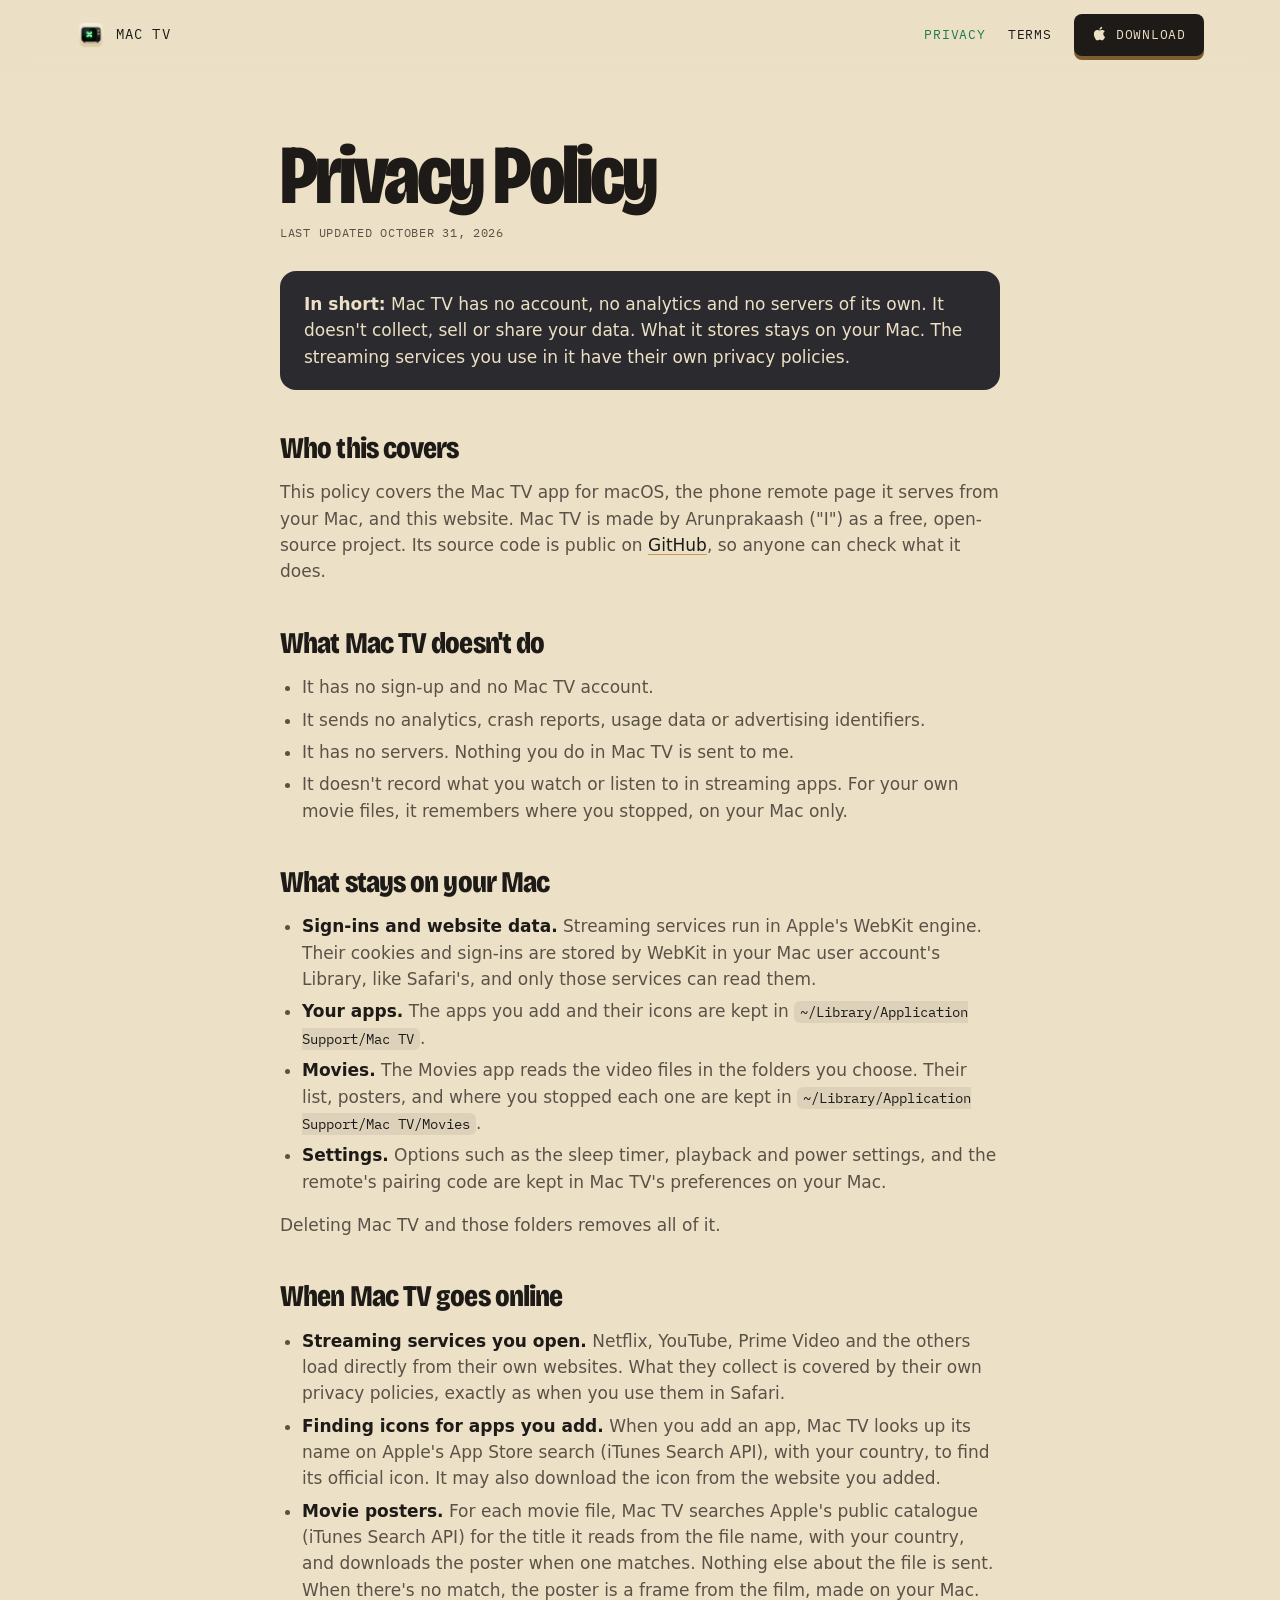
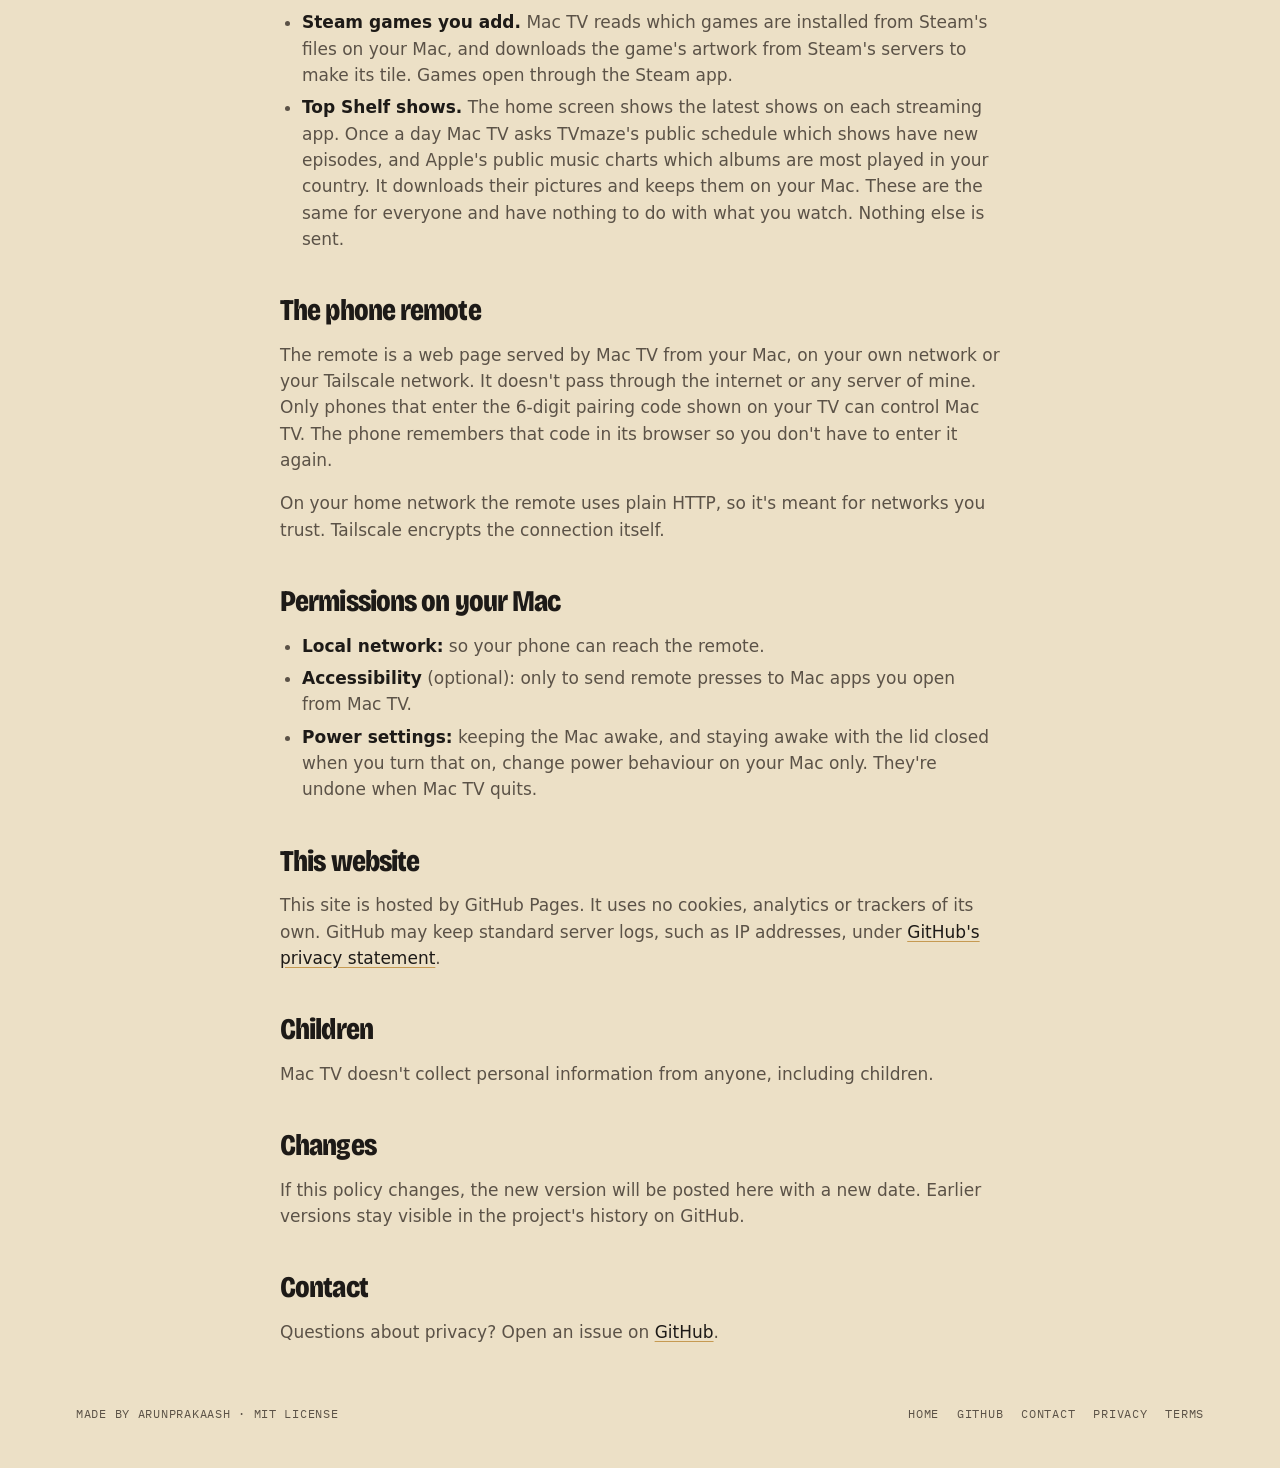
==== docs/privacy.html @ e144349a "Movies: your own video files, including MKV, in Mac TV's own player A Movies app on the home screen " ====
<!doctype html>
<html lang="en">
<head>
<meta charset="utf-8">
<meta name="viewport" content="width=device-width, initial-scale=1, viewport-fit=cover">
<meta name="theme-color" content="#ece0c6">
<title>Privacy Policy · Mac TV</title>
<meta name="description" content="Mac TV's privacy policy: no account, no analytics, no Mac TV servers.">
<link rel="icon" type="image/png" href="screenshots/icon.png">
<link rel="preconnect" href="https://fonts.googleapis.com">
<link rel="preconnect" href="https://fonts.gstatic.com" crossorigin>
<link rel="stylesheet" href="https://fonts.googleapis.com/css2?family=Bricolage+Grotesque:opsz,wdth,wght@12..96,75..100,400..800&family=IBM+Plex+Mono:wght@400;500;600&display=swap">
<link rel="stylesheet" href="site.css">
</head>
<body>
<svg width="0" height="0" style="position:absolute" aria-hidden="true">
  <symbol id="i-apple" viewBox="0 0 24 24" fill="currentColor"><path d="M16.37 1.43c0 1.14-.49 2.27-1.18 3.08-.74.9-1.99 1.57-2.99 1.57-.12 0-.23-.02-.3-.03-.01-.06-.04-.22-.04-.39 0-1.15.57-2.27 1.21-2.98.8-.94 2.14-1.64 3.25-1.68.03.13.05.28.05.43Zm4.56 15.71c-.03.07-.46 1.58-1.52 3.12-.94 1.34-1.94 2.71-3.43 2.71-1.52 0-1.9-.88-3.63-.88-1.7 0-2.3.91-3.67.91-1.38 0-2.33-1.26-3.43-2.8C4.04 18.38 3 15.57 3 12.92c0-4.28 2.8-6.55 5.55-6.55 1.45 0 2.68.95 3.6.95.87 0 2.22-1.01 3.9-1.01.62 0 2.89.06 4.38 2.19-.13.09-2.38 1.37-2.38 4.19 0 3.26 2.85 4.42 2.95 4.45Z"/></symbol>
</svg>
<nav class="top">
  <div class="wrap">
    <a class="brand" href="./"><img src="screenshots/icon.png" alt="">Mac TV</a>
    <div class="links">
      <a href="privacy.html" aria-current="page">Privacy</a>
      <a href="terms.html">Terms</a>
      <a class="dl" href="https://github.com/Arunprakaash/mac-tv/releases/latest"><svg class="apple"><use href="#i-apple"/></svg>Download</a>
    </div>
  </div>
</nav>
<main class="wrap"><div class="doc">
    <h1>Privacy Policy</h1>
    <p class="updated">Last updated October 31, 2026</p>

    <div class="summary">
      <p><strong>In short:</strong> Mac TV has no account, no analytics and no servers of its own. It doesn't collect, sell or share your data. What it stores stays on your Mac. The streaming services you use in it have their own privacy policies.</p>
    </div>

    <h2>Who this covers</h2>
    <p>This policy covers the Mac TV app for macOS, the phone remote page it serves from your Mac, and this website. Mac TV is made by Arunprakaash ("I") as a free, open-source project. Its source code is public on <a href="https://github.com/Arunprakaash/mac-tv">GitHub</a>, so anyone can check what it does.</p>

    <h2>What Mac TV doesn't do</h2>
    <ul>
      <li>It has no sign-up and no Mac TV account.</li>
      <li>It sends no analytics, crash reports, usage data or advertising identifiers.</li>
      <li>It has no servers. Nothing you do in Mac TV is sent to me.</li>
      <li>It doesn't record what you watch or listen to in streaming apps. For your own movie files, it remembers where you stopped, on your Mac only.</li>
    </ul>

    <h2>What stays on your Mac</h2>
    <ul>
      <li><strong>Sign-ins and website data.</strong> Streaming services run in Apple's WebKit engine. Their cookies and sign-ins are stored by WebKit in your Mac user account's Library, like Safari's, and only those services can read them.</li>
      <li><strong>Your apps.</strong> The apps you add and their icons are kept in <code>~/Library/Application Support/Mac TV</code>.</li>
      <li><strong>Movies.</strong> The Movies app reads the video files in the folders you choose. Their list, posters, and where you stopped each one are kept in <code>~/Library/Application Support/Mac TV/Movies</code>.</li>
      <li><strong>Settings.</strong> Options such as the sleep timer, playback and power settings, and the remote's pairing code are kept in Mac TV's preferences on your Mac.</li>
    </ul>
    <p>Deleting Mac TV and those folders removes all of it.</p>

    <h2>When Mac TV goes online</h2>
    <ul>
      <li><strong>Streaming services you open.</strong> Netflix, YouTube, Prime Video and the others load directly from their own websites. What they collect is covered by their own privacy policies, exactly as when you use them in Safari.</li>
      <li><strong>Finding icons for apps you add.</strong> When you add an app, Mac TV looks up its name on Apple's App Store search (iTunes Search API), with your country, to find its official icon. It may also download the icon from the website you added.</li>
      <li><strong>Movie posters.</strong> For each movie file, Mac TV searches Apple's public catalogue (iTunes Search API) for the title it reads from the file name, with your country, and downloads the poster when one matches. Nothing else about the file is sent. When there's no match, the poster is a frame from the film, made on your Mac.</li>
      <li><strong>Steam games you add.</strong> Mac TV reads which games are installed from Steam's files on your Mac, and downloads the game's artwork from Steam's servers to make its tile. Games open through the Steam app.</li>
      <li><strong>Top Shelf shows.</strong> The home screen shows the latest shows on each streaming app. Once a day Mac TV asks TVmaze's public schedule which shows have new episodes, and Apple's public music charts which albums are most played in your country. It downloads their pictures and keeps them on your Mac. These are the same for everyone and have nothing to do with what you watch. Nothing else is sent.</li>
    </ul>

    <h2>The phone remote</h2>
    <p>The remote is a web page served by Mac TV from your Mac, on your own network or your Tailscale network. It doesn't pass through the internet or any server of mine. Only phones that enter the 6-digit pairing code shown on your TV can control Mac TV. The phone remembers that code in its browser so you don't have to enter it again.</p>
    <p>On your home network the remote uses plain HTTP, so it's meant for networks you trust. Tailscale encrypts the connection itself.</p>

    <h2>Permissions on your Mac</h2>
    <ul>
      <li><strong>Local network:</strong> so your phone can reach the remote.</li>
      <li><strong>Accessibility</strong> (optional): only to send remote presses to Mac apps you open from Mac TV.</li>
      <li><strong>Power settings:</strong> keeping the Mac awake, and staying awake with the lid closed when you turn that on, change power behaviour on your Mac only. They're undone when Mac TV quits.</li>
    </ul>

    <h2>This website</h2>
    <p>This site is hosted by GitHub Pages. It uses no cookies, analytics or trackers of its own. GitHub may keep standard server logs, such as IP addresses, under <a href="https://docs.github.com/en/site-policy/privacy-policies/github-general-privacy-statement">GitHub's privacy statement</a>.</p>

    <h2>Children</h2>
    <p>Mac TV doesn't collect personal information from anyone, including children.</p>

    <h2>Changes</h2>
    <p>If this policy changes, the new version will be posted here with a new date. Earlier versions stay visible in the project's history on GitHub.</p>

    <h2>Contact</h2>
    <p>Questions about privacy? Open an issue on <a href="https://github.com/Arunprakaash/mac-tv/issues">GitHub</a>.</p>
  </div></main>

<footer>
  <div class="wrap">
    <span>Made by Arunprakaash · MIT License</span>
    <nav>
      <a href="./">Home</a>
      <a href="https://github.com/Arunprakaash/mac-tv">GitHub</a>
      <a href="https://github.com/Arunprakaash/mac-tv/issues">Contact</a>
      <a href="privacy.html">Privacy</a>
      <a href="terms.html">Terms</a>
    </nav>
  </div>
</footer>
</body>
</html>
---- docs/site.css ----
/* Mac TV's site, built from the app icon: cream, charcoal and brass, with the CRT's phosphor green.
   Bricolage Grotesque for display, IBM Plex Mono for labels, the system font (SF Pro) for reading. */
:root {
  --cream: #ece0c6;
  --ink: #1d1a17;
  --ink-2: #5b5247;
  --line: rgba(29, 26, 23, .18);
  --brass: #c69a52;
  --brass-d: #7e5e2e;
  --cabinet: #2b2a2e;
  --phosphor: #1f7a4a;
  --display: "Bricolage Grotesque", "Arial Narrow", -apple-system, BlinkMacSystemFont, sans-serif;
  --mono: "IBM Plex Mono", ui-monospace, Menlo, monospace;
  --body: -apple-system, BlinkMacSystemFont, "SF Pro Text", system-ui, sans-serif;
  color-scheme: light;
}

* { box-sizing: border-box; }
html { -webkit-text-size-adjust: 100%; overflow-x: clip; }
body { margin: 0; color: var(--ink); background: var(--cream); font: 17px/1.55 var(--body); -webkit-font-smoothing: antialiased; }
a { color: inherit; }
img { display: block; max-width: 100%; }
button { font: inherit; color: inherit; }
:focus-visible { outline: 2px solid var(--phosphor); outline-offset: 3px; }
.wrap { width: 100%; max-width: 1160px; margin: 0 auto; padding-left: max(16px, env(safe-area-inset-left, 0px)); padding-right: max(16px, env(safe-area-inset-right, 0px)); }

/* Navigation and buttons. */
nav.top { position: sticky; top: env(safe-area-inset-top, 0px); z-index: 10; background: rgba(236, 224, 198, .85); -webkit-backdrop-filter: blur(14px); backdrop-filter: blur(14px); }
nav.top .wrap { display: flex; align-items: center; justify-content: space-between; gap: 12px; height: 70px; }
.brand { display: flex; align-items: center; gap: 10px; text-decoration: none; white-space: nowrap; font-family: var(--mono); font-size: 14px; letter-spacing: .08em; text-transform: uppercase; }
.brand img { width: 30px; height: 30px; }
nav.top .links { display: flex; align-items: center; gap: 22px; font-family: var(--mono); font-size: 13px; letter-spacing: .06em; text-transform: uppercase; }
nav.top .links a { text-decoration: none; }
nav.top .links a[aria-current] { color: var(--phosphor); }
.dl {
  display: inline-flex; align-items: center; gap: 9px; height: 42px; padding: 0 18px; border-radius: 8px; white-space: nowrap;
  background: var(--ink); color: var(--cream); text-decoration: none;
  font-family: var(--mono); font-size: 13px; letter-spacing: .06em; text-transform: uppercase;
  box-shadow: 0 4px 0 var(--brass-d); transition: transform .1s, box-shadow .1s;
}
.dl:active { transform: translateY(3px); box-shadow: 0 1px 0 var(--brass-d); }
.dl.big { height: 52px; padding: 0 22px; font-size: 14px; }
.apple { width: 15px; height: 17px; margin-top: -3px; fill: currentColor; }

/* Hero: the headline beside the TV set. */
.hero { display: grid; grid-template-columns: minmax(0, .9fr) minmax(0, 1.1fr); gap: 40px; align-items: center; padding-top: 50px; }
.eyebrow { font-family: var(--mono); font-size: 13px; letter-spacing: .08em; text-transform: uppercase; color: var(--ink-2); }
h1 { margin: 14px 0 0; font-family: var(--display); font-size: clamp(56px, 9vw, 120px); line-height: .86; letter-spacing: -.035em; font-weight: 800; font-variation-settings: "wdth" 78; text-wrap: balance; }
h1 span { color: var(--phosphor); }
.hero p { margin: 22px 0 0; max-width: 430px; font-size: 19px; color: var(--ink-2); }
.act { display: flex; flex-wrap: wrap; gap: 16px; align-items: center; margin-top: 30px; }
.act .src { font-family: var(--mono); font-size: 13px; letter-spacing: .06em; text-transform: uppercase; }
.hero .hint { max-width: none; margin: 44px 0 0; font-family: var(--mono); font-size: 12px; letter-spacing: .06em; text-transform: uppercase; color: var(--ink-2); text-align: right; }

/* The TV set from the icon: charcoal cabinet, glass, brass knobs, a grille and feet. */
/* The set's wrapper is the size reference: inside it, 1cqw is 1% of the set's width. */
.set { container-type: inline-size; min-width: 0; }
.crt { position: relative; padding: 4.2cqw 21cqw 4.2cqw 4.2cqw; border-radius: 9cqw; background: linear-gradient(180deg, #47464c, var(--cabinet) 45%, #1c1c20); box-shadow: inset 0 2px 0 rgba(255, 255, 255, .18), 0 40px 60px -30px rgba(40, 30, 20, .7); }
.crt .feet { position: absolute; bottom: -5%; left: 11%; right: 11%; display: flex; justify-content: space-between; z-index: -1; }
.crt .feet i { width: 9%; aspect-ratio: 1.2; background: linear-gradient(180deg, #2c241d, #15110d); clip-path: polygon(0 0, 100% 0, 82% 100%, 18% 100%); border-radius: 0 0 4px 4px; }
.crt::before { content: ""; position: absolute; z-index: -2; left: 6%; right: 6%; bottom: -9%; height: 8%; border-radius: 50%; background: radial-gradient(50% 50% at 50% 50%, rgba(60, 42, 20, .38), rgba(60, 42, 20, 0)); }
.crt .glass { position: relative; padding: 1.6cqw; border-radius: 6.6cqw; background: #121214; box-shadow: inset 0 0 0 1px rgba(255, 255, 255, .04); }
.crt .glass .tv { border-radius: 5cqw; }
.crt .tv::after {
  content: ""; position: absolute; inset: 0; border-radius: inherit; pointer-events: none; z-index: 7;
  background: repeating-linear-gradient(180deg, rgba(0, 0, 0, .07) 0 1px, transparent 1px 3px), radial-gradient(120% 120% at 50% 50%, transparent 62%, rgba(0, 0, 0, .5)), radial-gradient(60% 40% at 25% 15%, rgba(255, 255, 255, .1), transparent 70%);
  box-shadow: inset 0 0 40px rgba(63, 240, 142, .12);
}
.crt .panel { position: absolute; right: 4%; top: 8%; bottom: 7%; width: 12%; display: flex; flex-direction: column; align-items: center; justify-content: space-between; }
/* A knob is a fixed base (its shadow and the light on it stay put) and a brass face that turns. */
.knob {
  position: relative; width: 82%; aspect-ratio: 1; border-radius: 50%; border: 0; padding: 0; cursor: pointer;
  -webkit-appearance: none; appearance: none; background: transparent; -webkit-tap-highlight-color: transparent;
  box-shadow: 0 6px 10px -3px rgba(0, 0, 0, .6), 0 2px 3px rgba(0, 0, 0, .35);
}
.knob .face {
  position: absolute; inset: 0; border-radius: 50%;
  background:
    repeating-conic-gradient(from 0deg, rgba(60, 40, 15, .22) 0deg 3deg, rgba(255, 240, 200, .08) 3deg 6deg),
    conic-gradient(from 200deg, #f3d9a4, var(--brass), var(--brass-d), var(--brass), #f3d9a4);
  box-shadow: inset 0 0 0 1px rgba(80, 55, 20, .35);
  transition: transform .35s cubic-bezier(.3, 1.4, .5, 1);
}
.knob .face::before { content: ""; position: absolute; inset: 22%; border-radius: 50%; background: radial-gradient(circle, #8f6d38, #6e5228 60%, #57411f); box-shadow: 0 1px 2px rgba(0, 0, 0, .35), inset 0 0 0 1px rgba(255, 230, 180, .12); }
.knob .face::after { content: ""; position: absolute; left: 46%; top: 7%; width: 8%; height: 28%; border-radius: 4px; background: linear-gradient(180deg, #fff3d4, #e8cf96); box-shadow: 0 1px 1px rgba(0, 0, 0, .3); }
/* The room's light falls from the top left and doesn't turn with the knob. */
.knob::after {
  content: ""; position: absolute; inset: 0; border-radius: 50%; pointer-events: none;
  background: radial-gradient(circle at 32% 24%, rgba(255, 246, 222, .5) 0%, rgba(255, 246, 222, .12) 30%, rgba(255, 246, 222, 0) 55%), radial-gradient(circle at 70% 82%, rgba(30, 20, 5, .25), rgba(30, 20, 5, 0) 55%);
  box-shadow: inset 0 1px 0 rgba(255, 245, 215, .5), inset 0 -2px 3px rgba(60, 40, 15, .35);
}
.knob-label { font-family: var(--mono); font-size: clamp(7px, .8vw, 10px); letter-spacing: .1em; color: #a9a39a; }
.grille { width: 92%; display: grid; gap: 5%; padding: 8% 0; }
.grille i { height: 4px; border-radius: 2px; background: #121214; box-shadow: 0 1px 0 rgba(255, 255, 255, .08); }
.led { width: 9%; aspect-ratio: 1; border-radius: 50%; background: #3ff08e; box-shadow: 0 0 6px 1px rgba(63, 240, 142, .8), 0 0 14px 3px rgba(63, 240, 142, .35); }
.led.blink { animation: blink .5s ease-out; }
@keyframes blink { 0% { opacity: .25; box-shadow: none; } 100% { opacity: 1; } }

/* The playable Mac TV inside the set, sized in container units (1cqw is 19.2 of the app's points). */
.tv { position: relative; aspect-ratio: 16 / 9; container-type: inline-size; overflow: hidden; border-radius: 7% / 10%; background: #050608; color: #fff; outline: none; user-select: none; -webkit-user-select: none; font-family: -apple-system, BlinkMacSystemFont, "SF Pro Display", system-ui, sans-serif; line-height: 1.2; }
.tv:focus-visible { box-shadow: 0 0 0 3px rgba(63, 240, 142, .6); }
.tv-art, .tv-layer, .tv-shade { position: absolute; inset: 0; }
.tv-layer { opacity: 0; transition: opacity .5s ease; }
.tv-layer.on { opacity: 1; }
.tv-shade { background: linear-gradient(90deg, rgba(0, 0, 0, .5), rgba(0, 0, 0, .12) 40%, transparent 65%), linear-gradient(180deg, transparent 50%, rgba(0, 0, 0, .7)); }
.tv.expanded .tv-shade { background: linear-gradient(90deg, rgba(0, 0, 0, .78), rgba(0, 0, 0, .38) 40%, transparent 65%), linear-gradient(180deg, transparent 45%, rgba(0, 0, 0, .8)); }
.tv-name { position: absolute; left: 5cqw; top: 5cqw; font-size: 4.8cqw; font-weight: 700; letter-spacing: -.08cqw; line-height: 1; text-shadow: 0 .3cqw .9cqw rgba(0, 0, 0, .35); transition: top .5s cubic-bezier(.2, .8, .2, 1); }
.tv.expanded .tv-name { top: 34cqw; }
.tv-open { position: absolute; left: 5cqw; top: 41.5cqw; display: flex; align-items: center; gap: .7cqw; height: 3.4cqw; padding: 0 1.8cqw; border: 0; border-radius: 99px; background: #fff; color: #000; font-size: 1.25cqw; font-weight: 700; cursor: pointer; opacity: 0; transform: translateY(1cqw); pointer-events: none; transition: opacity .35s, transform .35s cubic-bezier(.2, .8, .2, 1); }
.tv-open svg { width: 1.2cqw; height: 1.2cqw; }
.tv.expanded .tv-open { opacity: 1; transform: none; pointer-events: auto; }
.tv-pills { position: absolute; right: 5cqw; top: 2.9cqw; display: flex; gap: .7cqw; transition: opacity .25s; }
.tv-pill { height: 2.6cqw; padding: 0 1.05cqw; display: flex; align-items: center; border-radius: 99px; font-size: 1.25cqw; font-weight: 600; font-variant-numeric: tabular-nums; white-space: nowrap; background: rgba(255, 255, 255, .12); box-shadow: inset 0 0 0 1px rgba(255, 255, 255, .18), inset 0 .08cqw 0 rgba(255, 255, 255, .25); backdrop-filter: blur(1.2cqw); -webkit-backdrop-filter: blur(1.2cqw); }
.tv-volume { position: absolute; right: 5cqw; top: 2.7cqw; height: 3.8cqw; padding: 0 1.5cqw; display: flex; align-items: center; gap: 1cqw; border-radius: 99px; background: rgba(255, 255, 255, .14); box-shadow: inset 0 0 0 1px rgba(255, 255, 255, .2), inset 0 .08cqw 0 rgba(255, 255, 255, .3); backdrop-filter: blur(1.4cqw); -webkit-backdrop-filter: blur(1.4cqw); opacity: 0; transform: scale(.9); transition: opacity .25s, transform .3s cubic-bezier(.3, 1.3, .5, 1); }
.tv-volume svg { width: 1.6cqw; height: 1.6cqw; }
.tv-volume b { position: relative; width: 13cqw; height: .45cqw; border-radius: 99px; background: rgba(255, 255, 255, .25); overflow: hidden; }
.tv-volume i { position: absolute; inset: 0 auto 0 0; background: #fff; border-radius: inherit; transition: width .2s; }
.tv.volume .tv-volume { opacity: 1; transform: none; }
.tv.volume .tv-pills { opacity: 0; }
.tv-toast { position: absolute; left: 50%; top: 2.4cqw; z-index: 6; padding: .8cqw 1.4cqw; border-radius: 99px; white-space: nowrap; font-size: 1.1cqw; font-weight: 600; background: rgba(255, 255, 255, .16); box-shadow: inset 0 0 0 1px rgba(255, 255, 255, .22); backdrop-filter: blur(1.5cqw); -webkit-backdrop-filter: blur(1.5cqw); opacity: 0; transform: translate(-50%, -1cqw); transition: opacity .3s, transform .35s cubic-bezier(.2, .8, .2, 1); }
.tv.toasting .tv-toast { opacity: 1; transform: translate(-50%, 0); }
.tv-chevron { position: absolute; left: 50%; top: 36.4cqw; width: 2cqw; transform: translateX(-50%); color: rgba(255, 255, 255, .7); transition: opacity .3s; }
.tv.expanded .tv-chevron { opacity: 0; }
.tv-dock, .tv-row { position: absolute; left: 5cqw; right: 5cqw; display: grid; grid-template-columns: repeat(6, 1fr); gap: 1.45cqw; transition: transform .55s cubic-bezier(.2, .8, .2, 1), opacity .4s; }
.tv-dock { top: 39cqw; padding: 1.6cqw; border-radius: 2.5cqw; background: rgba(255, 255, 255, .07); box-shadow: inset 0 0 0 1px rgba(255, 255, 255, .14), inset 0 .1cqw 0 rgba(255, 255, 255, .22), 0 1.5cqw 3cqw rgba(0, 0, 0, .25); backdrop-filter: blur(1.6cqw) saturate(160%); -webkit-backdrop-filter: blur(1.6cqw) saturate(160%); }
.tv-row { top: 53.2cqw; padding: 0 1.6cqw; }
.tv.expanded .tv-dock, .tv.expanded .tv-row { transform: translateY(18cqw); opacity: 0; }
.tile { position: relative; aspect-ratio: 5 / 3; border-radius: 1.15cqw; overflow: hidden; cursor: pointer; transition: transform .28s cubic-bezier(.3, 1.4, .5, 1), box-shadow .28s; }
.tile img { width: 100%; height: 100%; object-fit: cover; }
.tile::after { content: ""; position: absolute; inset: 0; border-radius: inherit; box-shadow: inset 0 0 0 1px rgba(255, 255, 255, .1); pointer-events: none; }
.tile.focused { transform: translateY(-.5cqw) scale(1.14); z-index: 2; box-shadow: 0 1.4cqw 1.4cqw rgba(0, 0, 0, .6); }
.tile.focused::after { box-shadow: inset 0 0 0 1.5px rgba(255, 255, 255, .55); background: radial-gradient(90% 70% at 50% 0%, rgba(255, 255, 255, .28), transparent 70%); mix-blend-mode: plus-lighter; }
.tv-row .tile { cursor: default; }
.crt .tv-row { -webkit-mask-image: linear-gradient(180deg, #000 0%, transparent 70%); mask-image: linear-gradient(180deg, #000 0%, transparent 70%); opacity: .75; }
.tile.add { display: grid; place-items: center; font-size: 3.4cqw; font-weight: 300; color: rgba(255, 255, 255, .9); background: rgba(255, 255, 255, .08); }
.tile.add::after { box-shadow: none; border: .16cqw dashed rgba(255, 255, 255, .45); }
.tile.gear { display: grid; place-items: center; background: linear-gradient(135deg, #9a9aa2, #4a4a50); }
.tile.gear svg { width: 3.4cqw; height: 3.4cqw; }

/* What's on: a listings column. */
h2 { margin: 120px 0 0; font-family: var(--display); font-size: clamp(36px, 5vw, 60px); line-height: .95; letter-spacing: -.03em; font-weight: 800; font-variation-settings: "wdth" 80; }
.guide { list-style: none; margin: 34px 0 0; padding: 0; display: grid; grid-template-columns: repeat(2, minmax(0, 1fr)); gap: 0 40px; }
.guide li { display: flex; justify-content: space-between; gap: 16px; padding: 16px 0; border-bottom: 1.5px solid var(--line); font-family: var(--display); font-size: 20px; font-weight: 600; }
.guide span { font-family: var(--mono); font-size: 12px; letter-spacing: .06em; text-transform: uppercase; color: var(--ink-2); font-weight: 500; align-self: center; text-align: right; }

/* The end: a charcoal panel like the TV's cabinet. */
.end { margin-top: 100px; padding: 46px 24px; border-radius: 24px; background: var(--cabinet); color: var(--cream); text-align: center; display: flex; flex-direction: column; align-items: center; }
.end h2 { margin: 0; }
.end .dl { margin-top: 24px; background: var(--cream); color: var(--ink); }
.end small { display: flex; align-items: center; gap: 8px; margin-top: 16px; font-family: var(--mono); font-size: 12px; letter-spacing: .06em; text-transform: uppercase; color: #a9a39a; }
.end .finder { width: 18px; height: 18px; filter: grayscale(1) contrast(.85); opacity: .7; }

footer { margin-top: 30px; }
footer .wrap { display: flex; flex-wrap: wrap; justify-content: space-between; gap: 10px 20px; padding-block: 30px 44px; font-family: var(--mono); font-size: 12px; letter-spacing: .06em; text-transform: uppercase; color: var(--ink-2); }
footer nav { display: flex; flex-wrap: wrap; gap: 18px; }
footer a { text-decoration: none; }
footer a:hover { color: var(--ink); }

/* Privacy policy and terms. */
.doc { max-width: 720px; margin: 0 auto; padding-top: 56px; }
.doc h1 { font-size: clamp(48px, 8vw, 84px); }
.doc .updated { margin: 12px 0 28px; font-family: var(--mono); font-size: 12px; letter-spacing: .06em; text-transform: uppercase; color: var(--ink-2); }
.doc .summary { padding: 20px 24px; border-radius: 16px; background: var(--cabinet); color: var(--cream); }
.doc .summary p, .doc .summary strong { margin: 0; color: var(--cream); }
.doc h2 { margin: 44px 0 8px; font-size: 30px; }
.doc p, .doc li { color: var(--ink-2); }
.doc strong { color: var(--ink); }
.doc ul { padding-left: 22px; }
.doc li { margin: 6px 0; }
.doc a { color: var(--ink); text-decoration-color: var(--brass); text-underline-offset: 3px; }
.doc code { font: 14px var(--mono); color: var(--ink); background: rgba(29, 26, 23, .07); padding: 2px 6px; border-radius: 6px; }

@media (max-width: 860px) {
  .hero { grid-template-columns: 1fr; }
  .guide { grid-template-columns: 1fr; }
}
@media (max-width: 640px) {
  nav.top .links a:not(.dl) { display: none; }
  .guide li { font-size: 17px; }
  .hint { text-align: left; }
}
@media (prefers-reduced-motion: reduce) {
  .tv *, .tv-layer, .knob .face, .dl { transition: none !important; }
  .led.blink { animation: none; }
}
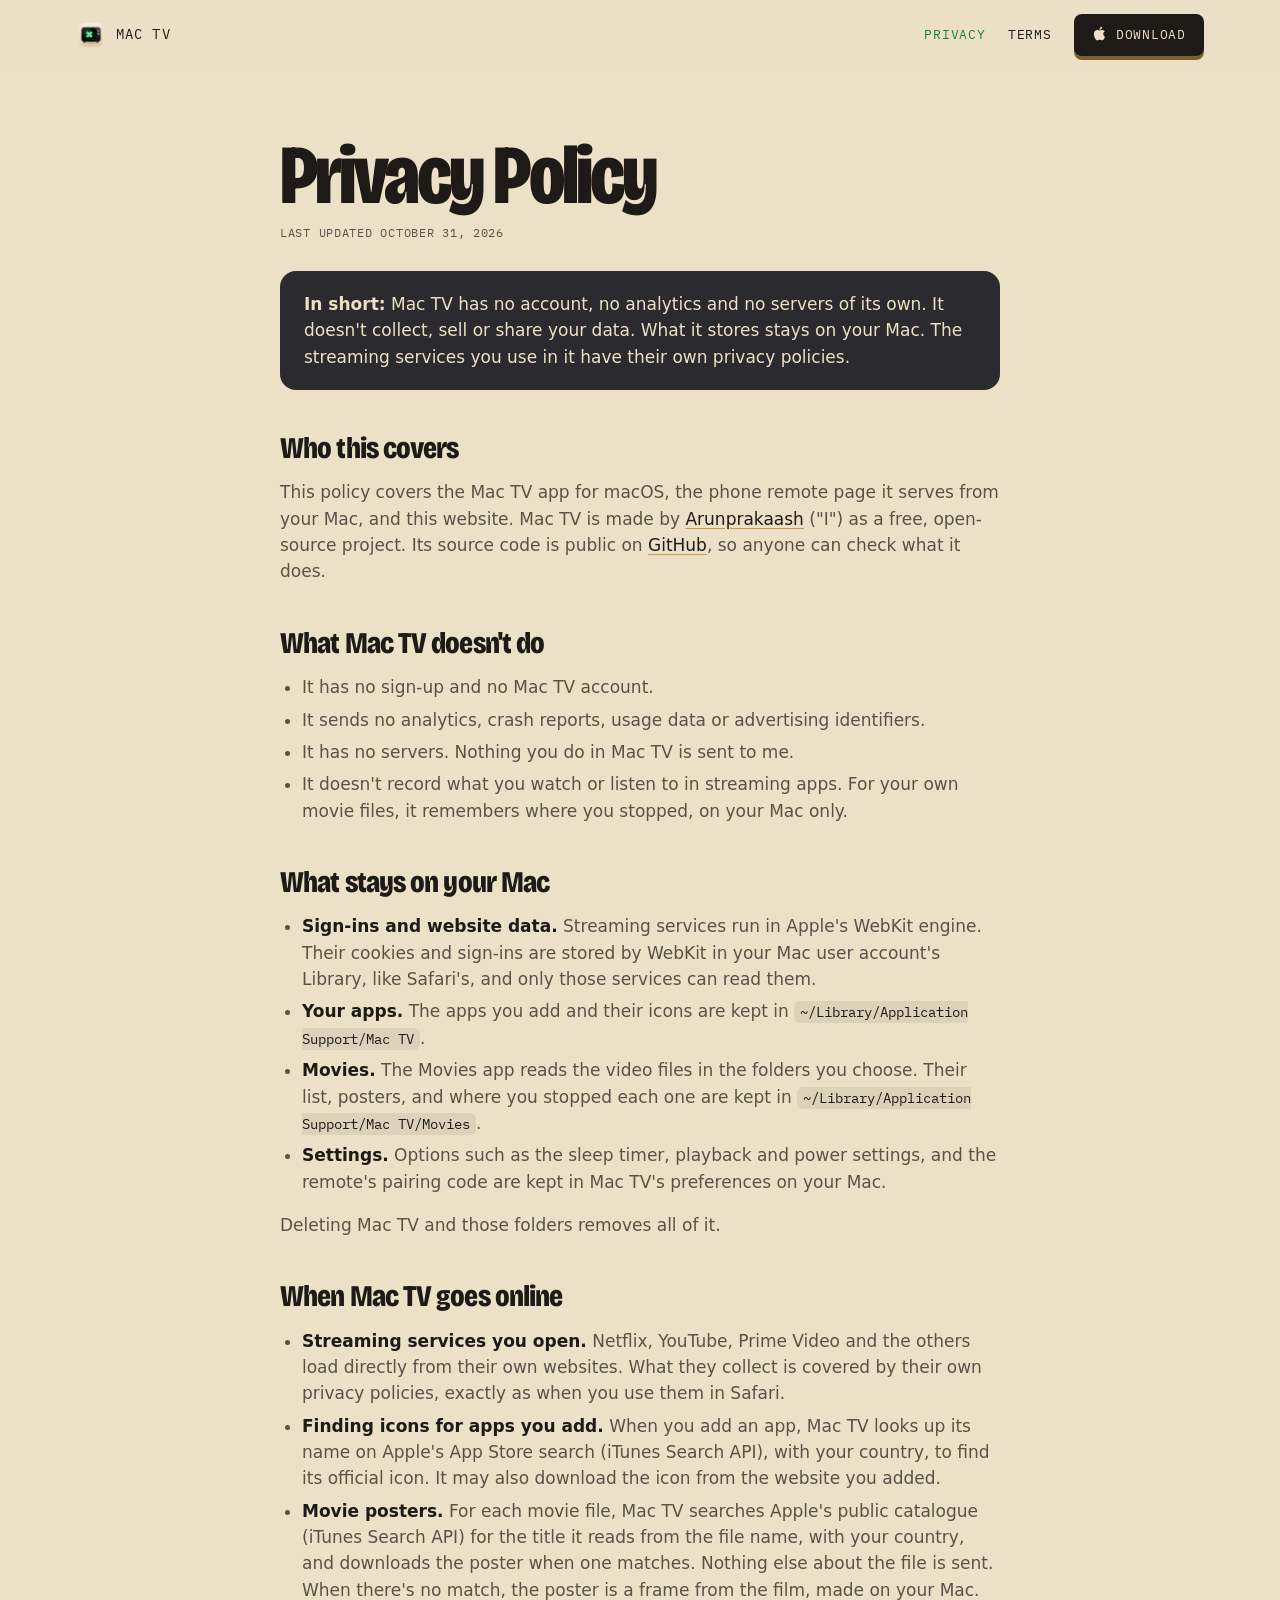
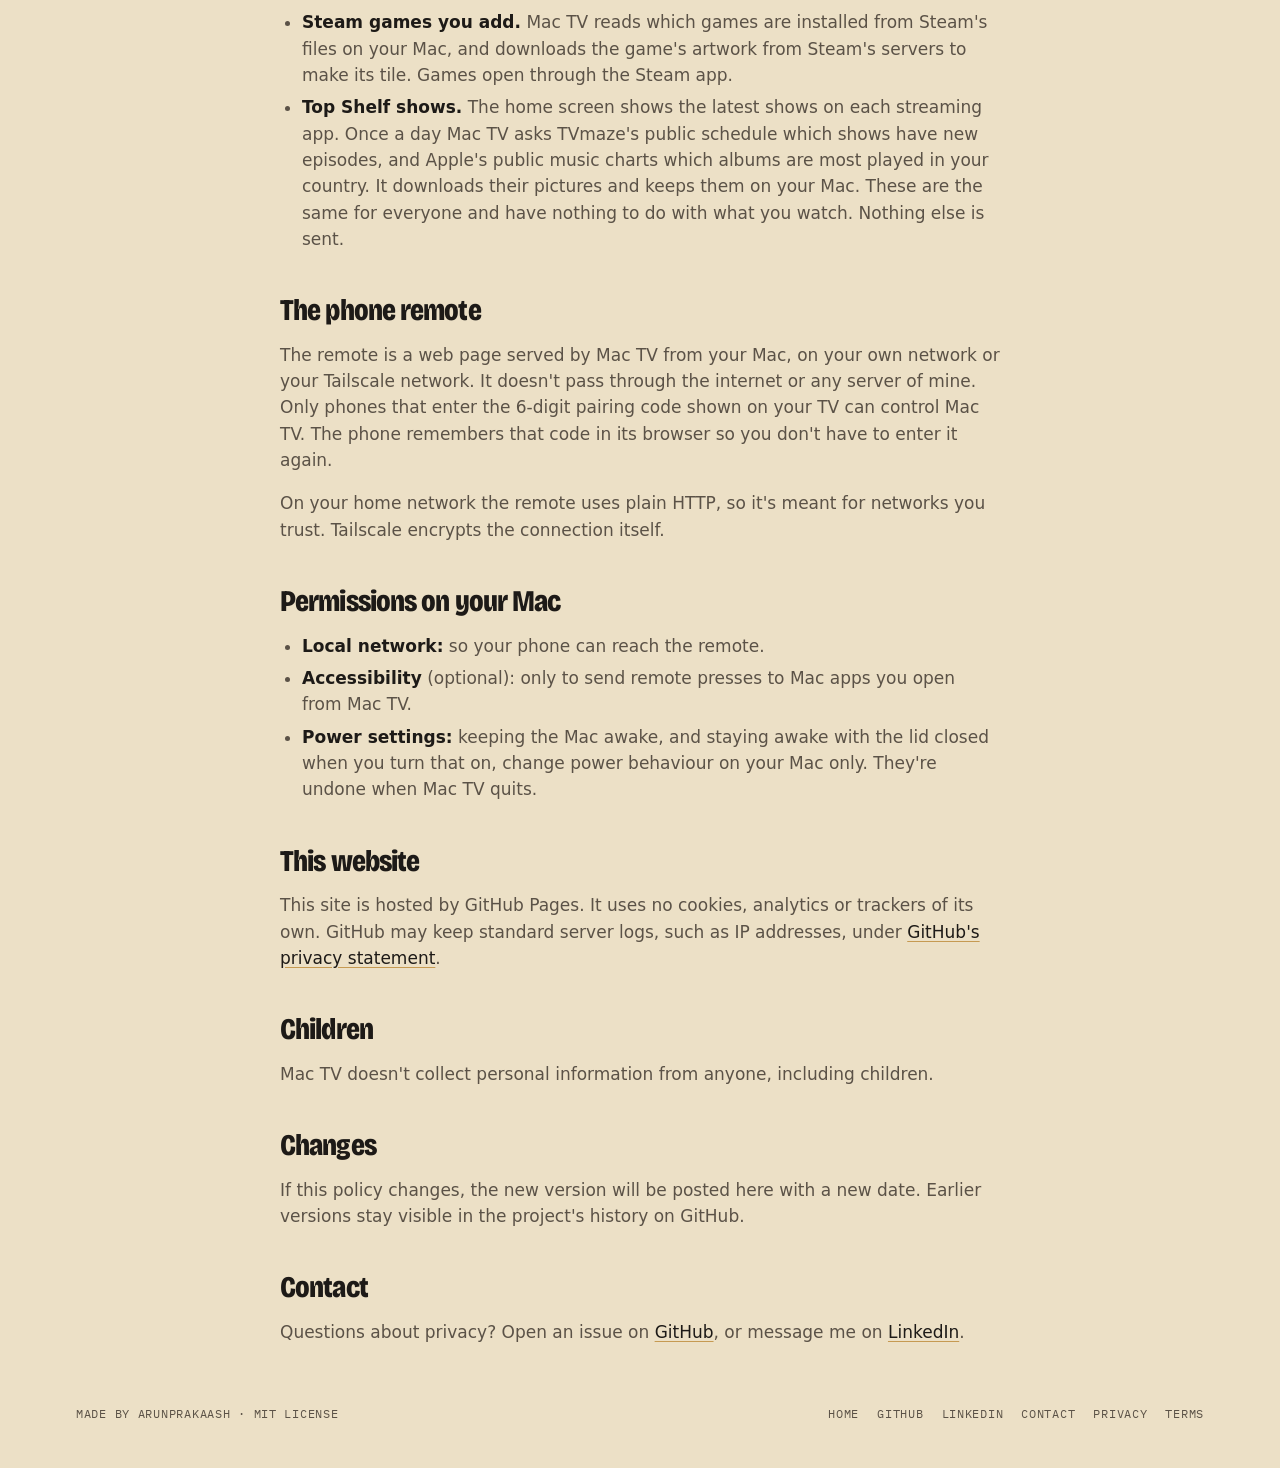
==== commit 1d116b68: "Who makes Mac TV: LinkedIn on the site and README, and a security policy r/MacApps' transparency pat" ====
--- a/docs/privacy.html
+++ b/docs/privacy.html
@@ -35,7 +35,7 @@
     </div>
 
     <h2>Who this covers</h2>
-    <p>This policy covers the Mac TV app for macOS, the phone remote page it serves from your Mac, and this website. Mac TV is made by Arunprakaash ("I") as a free, open-source project. Its source code is public on <a href="https://github.com/Arunprakaash/mac-tv">GitHub</a>, so anyone can check what it does.</p>
+    <p>This policy covers the Mac TV app for macOS, the phone remote page it serves from your Mac, and this website. Mac TV is made by <a href="https://www.linkedin.com/in/Arunprakaash">Arunprakaash</a> ("I") as a free, open-source project. Its source code is public on <a href="https://github.com/Arunprakaash/mac-tv">GitHub</a>, so anyone can check what it does.</p>
 
     <h2>What Mac TV doesn't do</h2>
     <ul>
@@ -84,15 +84,16 @@
     <p>If this policy changes, the new version will be posted here with a new date. Earlier versions stay visible in the project's history on GitHub.</p>
 
     <h2>Contact</h2>
-    <p>Questions about privacy? Open an issue on <a href="https://github.com/Arunprakaash/mac-tv/issues">GitHub</a>.</p>
+    <p>Questions about privacy? Open an issue on <a href="https://github.com/Arunprakaash/mac-tv/issues">GitHub</a>, or message me on <a href="https://www.linkedin.com/in/Arunprakaash">LinkedIn</a>.</p>
   </div></main>
 
 <footer>
   <div class="wrap">
-    <span>Made by Arunprakaash · MIT License</span>
+    <span>Made by <a href="https://www.linkedin.com/in/Arunprakaash">Arunprakaash</a> · MIT License</span>
     <nav>
       <a href="./">Home</a>
       <a href="https://github.com/Arunprakaash/mac-tv">GitHub</a>
+      <a href="https://www.linkedin.com/in/Arunprakaash">LinkedIn</a>
       <a href="https://github.com/Arunprakaash/mac-tv/issues">Contact</a>
       <a href="privacy.html">Privacy</a>
       <a href="terms.html">Terms</a>
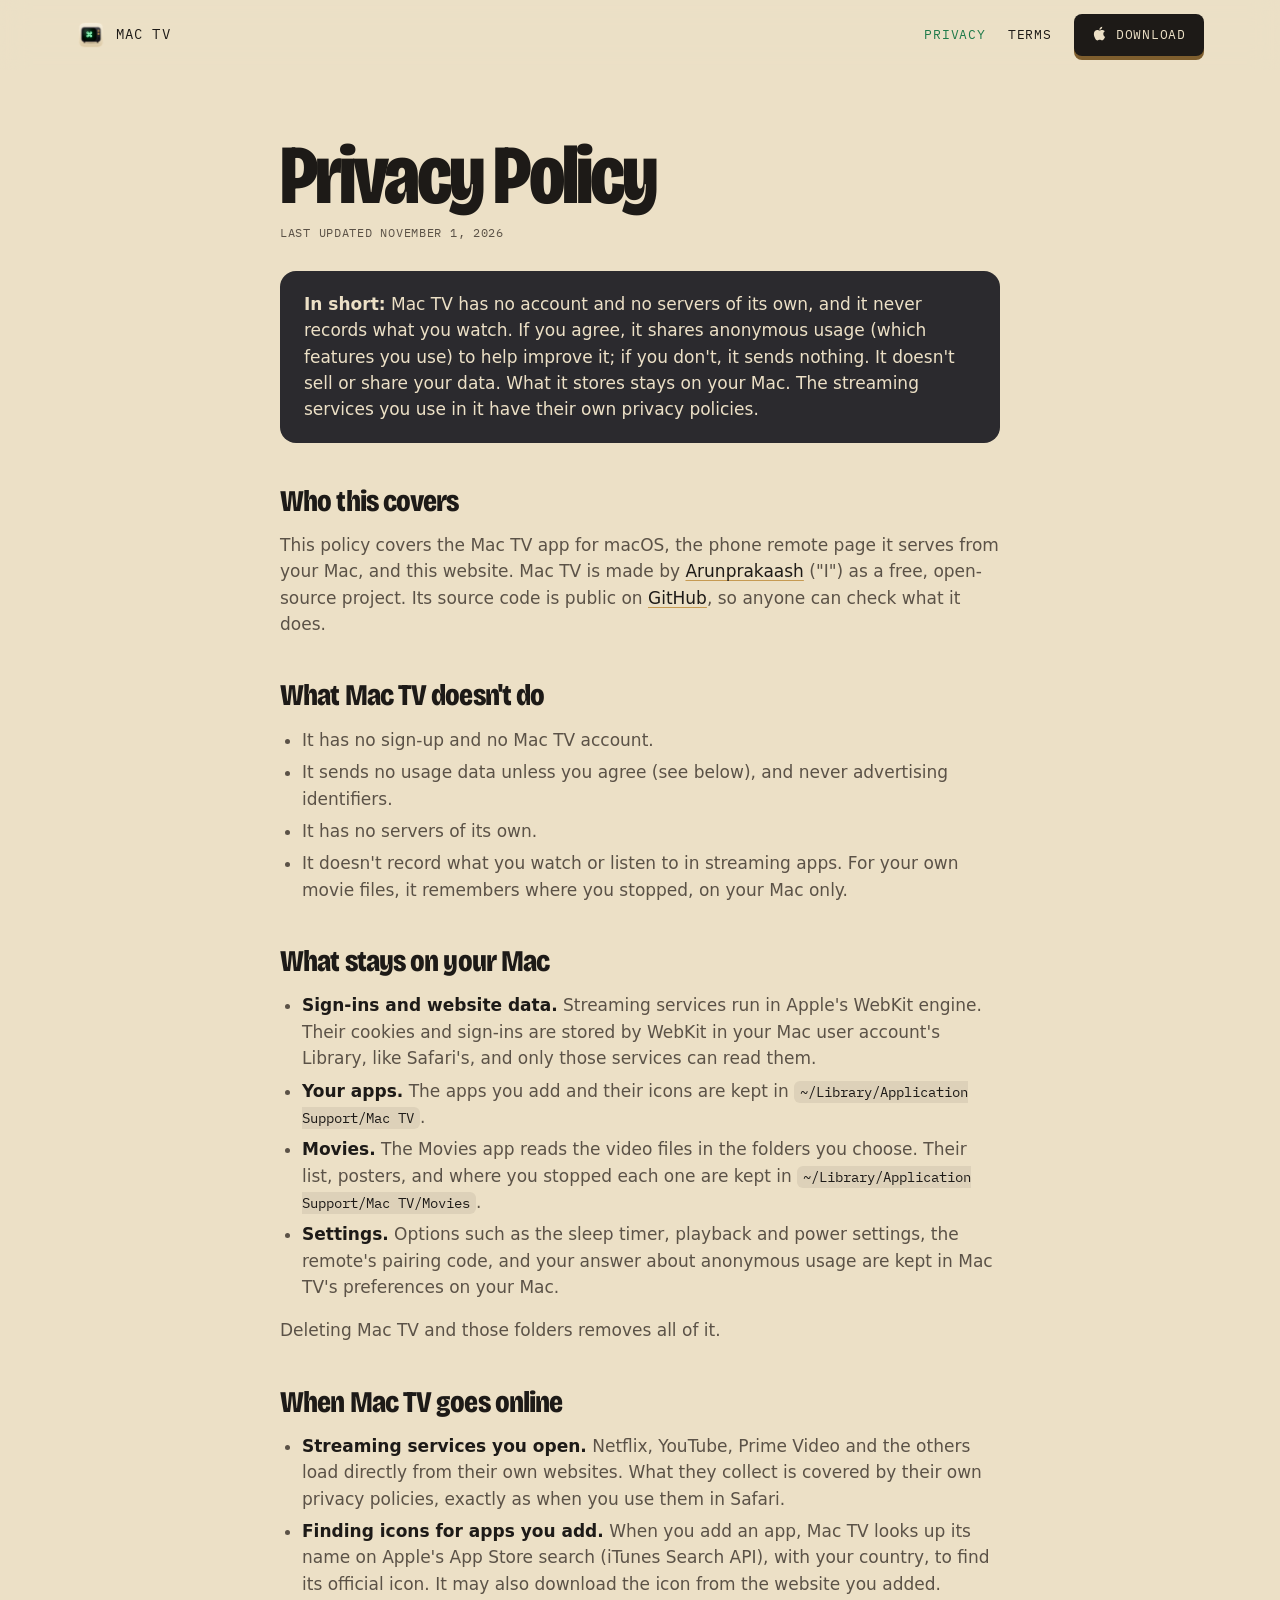
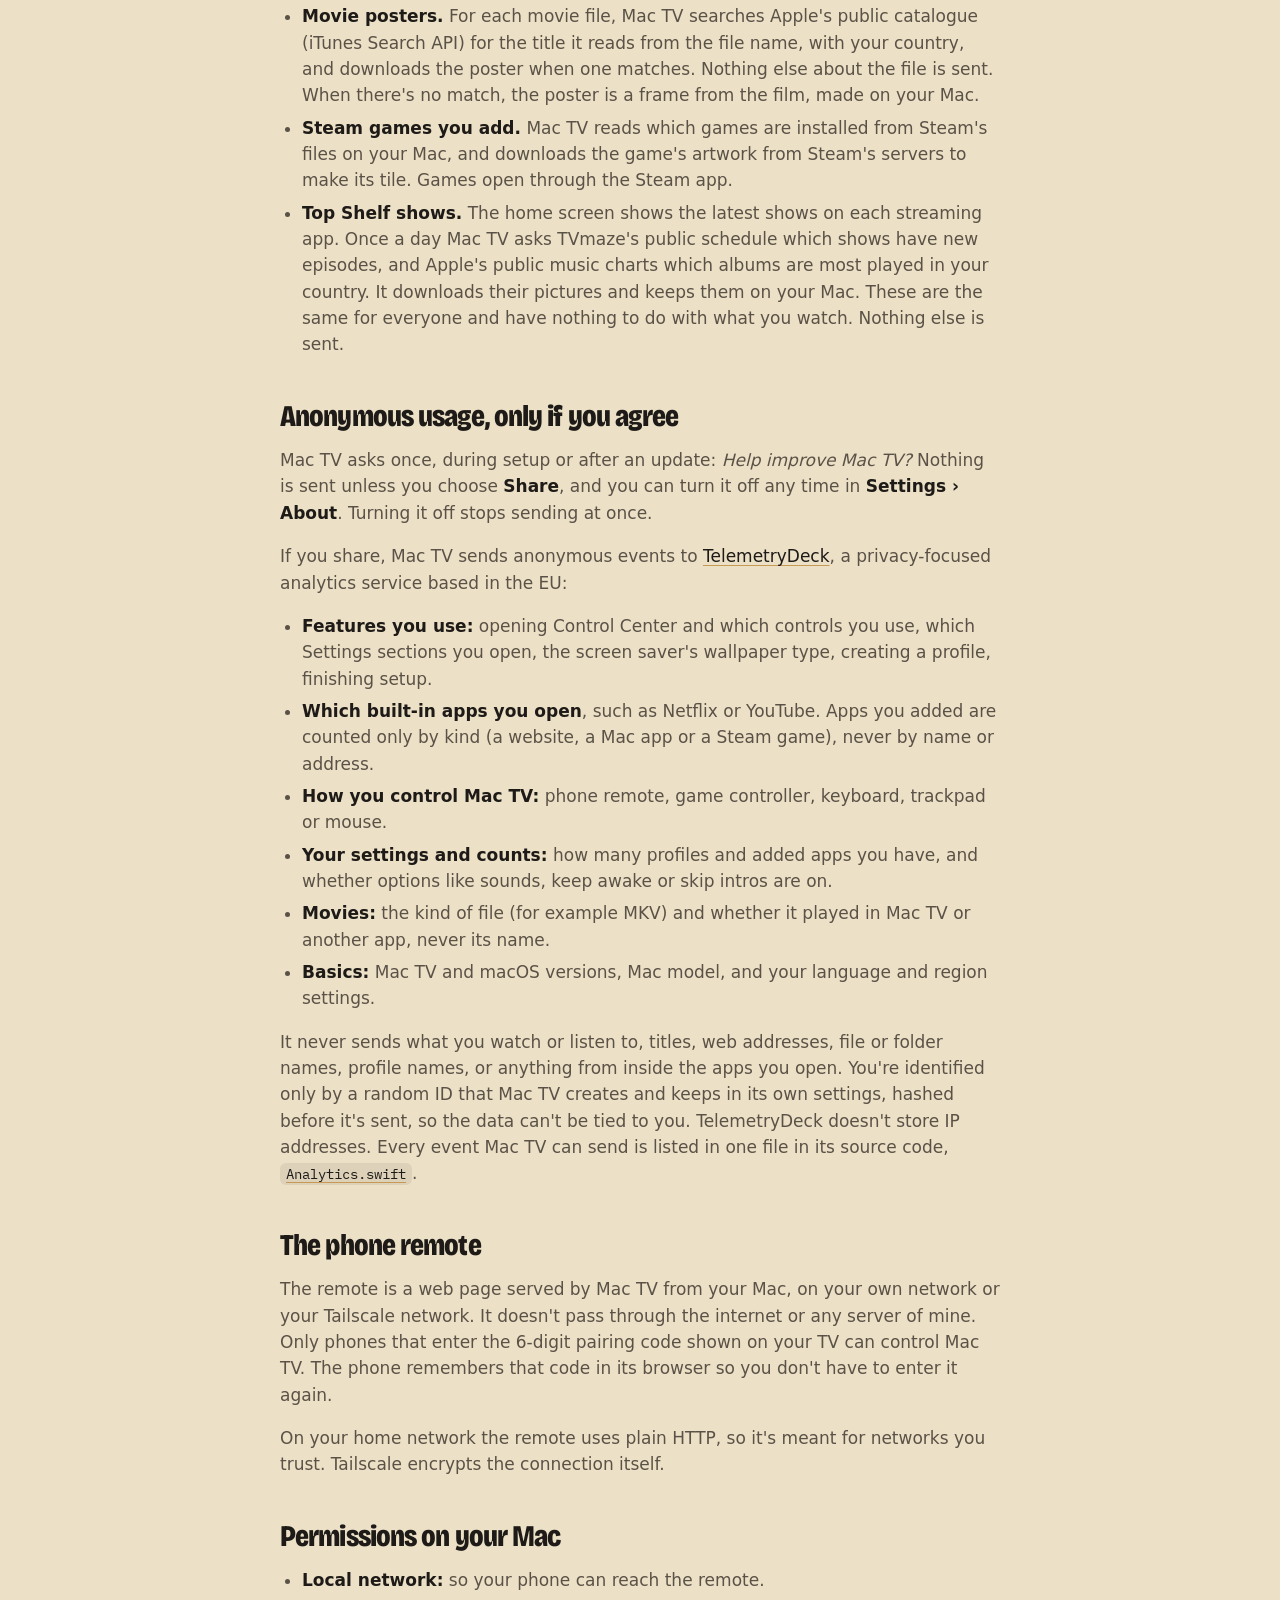
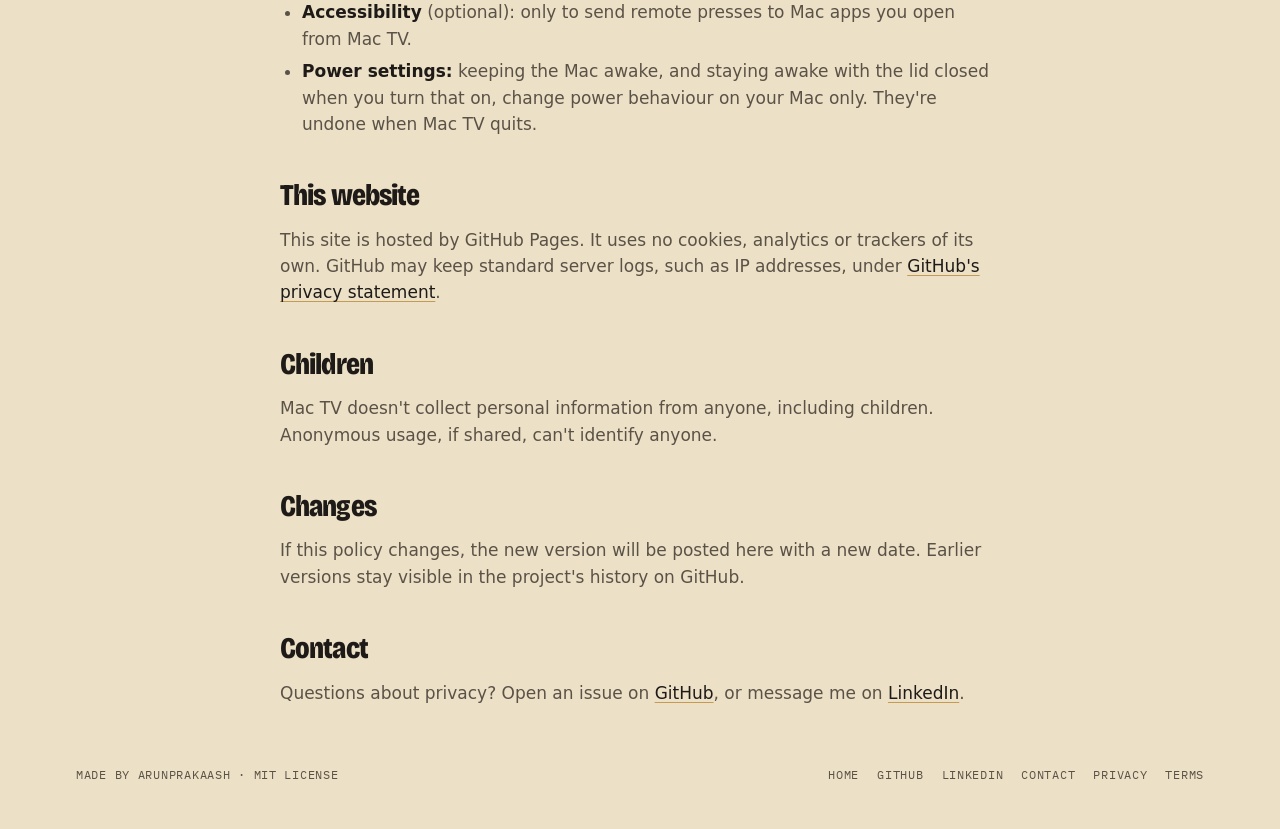
==== commit f2771e26: "Opt-in anonymous usage analytics with TelemetryDeck - Asks once (in setup, or once after updating): " ====
--- a/docs/privacy.html
+++ b/docs/privacy.html
@@ -5,7 +5,7 @@
 <meta name="viewport" content="width=device-width, initial-scale=1, viewport-fit=cover">
 <meta name="theme-color" content="#ece0c6">
 <title>Privacy Policy · Mac TV</title>
-<meta name="description" content="Mac TV's privacy policy: no account, no analytics, no Mac TV servers.">
+<meta name="description" content="Mac TV's privacy policy: no account, no Mac TV servers, and anonymous usage analytics only if you agree.">
 <link rel="icon" type="image/png" href="screenshots/icon.png">
 <link rel="preconnect" href="https://fonts.googleapis.com">
 <link rel="preconnect" href="https://fonts.gstatic.com" crossorigin>
@@ -28,10 +28,10 @@
 </nav>
 <main class="wrap"><div class="doc">
     <h1>Privacy Policy</h1>
-    <p class="updated">Last updated October 31, 2026</p>
+    <p class="updated">Last updated November 1, 2026</p>
 
     <div class="summary">
-      <p><strong>In short:</strong> Mac TV has no account, no analytics and no servers of its own. It doesn't collect, sell or share your data. What it stores stays on your Mac. The streaming services you use in it have their own privacy policies.</p>
+      <p><strong>In short:</strong> Mac TV has no account and no servers of its own, and it never records what you watch. If you agree, it shares anonymous usage (which features you use) to help improve it; if you don't, it sends nothing. It doesn't sell or share your data. What it stores stays on your Mac. The streaming services you use in it have their own privacy policies.</p>
     </div>
 
     <h2>Who this covers</h2>
@@ -40,8 +40,8 @@
     <h2>What Mac TV doesn't do</h2>
     <ul>
       <li>It has no sign-up and no Mac TV account.</li>
-      <li>It sends no analytics, crash reports, usage data or advertising identifiers.</li>
-      <li>It has no servers. Nothing you do in Mac TV is sent to me.</li>
+      <li>It sends no usage data unless you agree (see below), and never advertising identifiers.</li>
+      <li>It has no servers of its own.</li>
       <li>It doesn't record what you watch or listen to in streaming apps. For your own movie files, it remembers where you stopped, on your Mac only.</li>
     </ul>
 
@@ -50,7 +50,7 @@
       <li><strong>Sign-ins and website data.</strong> Streaming services run in Apple's WebKit engine. Their cookies and sign-ins are stored by WebKit in your Mac user account's Library, like Safari's, and only those services can read them.</li>
       <li><strong>Your apps.</strong> The apps you add and their icons are kept in <code>~/Library/Application Support/Mac TV</code>.</li>
       <li><strong>Movies.</strong> The Movies app reads the video files in the folders you choose. Their list, posters, and where you stopped each one are kept in <code>~/Library/Application Support/Mac TV/Movies</code>.</li>
-      <li><strong>Settings.</strong> Options such as the sleep timer, playback and power settings, and the remote's pairing code are kept in Mac TV's preferences on your Mac.</li>
+      <li><strong>Settings.</strong> Options such as the sleep timer, playback and power settings, the remote's pairing code, and your answer about anonymous usage are kept in Mac TV's preferences on your Mac.</li>
     </ul>
     <p>Deleting Mac TV and those folders removes all of it.</p>
 
@@ -62,6 +62,19 @@
       <li><strong>Steam games you add.</strong> Mac TV reads which games are installed from Steam's files on your Mac, and downloads the game's artwork from Steam's servers to make its tile. Games open through the Steam app.</li>
       <li><strong>Top Shelf shows.</strong> The home screen shows the latest shows on each streaming app. Once a day Mac TV asks TVmaze's public schedule which shows have new episodes, and Apple's public music charts which albums are most played in your country. It downloads their pictures and keeps them on your Mac. These are the same for everyone and have nothing to do with what you watch. Nothing else is sent.</li>
     </ul>
+
+    <h2>Anonymous usage, only if you agree</h2>
+    <p>Mac TV asks once, during setup or after an update: <em>Help improve Mac TV?</em> Nothing is sent unless you choose <strong>Share</strong>, and you can turn it off any time in <strong>Settings › About</strong>. Turning it off stops sending at once.</p>
+    <p>If you share, Mac TV sends anonymous events to <a href="https://telemetrydeck.com">TelemetryDeck</a>, a privacy-focused analytics service based in the EU:</p>
+    <ul>
+      <li><strong>Features you use:</strong> opening Control Center and which controls you use, which Settings sections you open, the screen saver's wallpaper type, creating a profile, finishing setup.</li>
+      <li><strong>Which built-in apps you open</strong>, such as Netflix or YouTube. Apps you added are counted only by kind (a website, a Mac app or a Steam game), never by name or address.</li>
+      <li><strong>How you control Mac TV:</strong> phone remote, game controller, keyboard, trackpad or mouse.</li>
+      <li><strong>Your settings and counts:</strong> how many profiles and added apps you have, and whether options like sounds, keep awake or skip intros are on.</li>
+      <li><strong>Movies:</strong> the kind of file (for example MKV) and whether it played in Mac TV or another app, never its name.</li>
+      <li><strong>Basics:</strong> Mac TV and macOS versions, Mac model, and your language and region settings.</li>
+    </ul>
+    <p>It never sends what you watch or listen to, titles, web addresses, file or folder names, profile names, or anything from inside the apps you open. You're identified only by a random ID that Mac TV creates and keeps in its own settings, hashed before it's sent, so the data can't be tied to you. TelemetryDeck doesn't store IP addresses. Every event Mac TV can send is listed in one file in its source code, <a href="https://github.com/Arunprakaash/mac-tv/blob/main/Sources/MacTV/Analytics.swift"><code>Analytics.swift</code></a>.</p>
 
     <h2>The phone remote</h2>
     <p>The remote is a web page served by Mac TV from your Mac, on your own network or your Tailscale network. It doesn't pass through the internet or any server of mine. Only phones that enter the 6-digit pairing code shown on your TV can control Mac TV. The phone remembers that code in its browser so you don't have to enter it again.</p>
@@ -78,7 +91,7 @@
     <p>This site is hosted by GitHub Pages. It uses no cookies, analytics or trackers of its own. GitHub may keep standard server logs, such as IP addresses, under <a href="https://docs.github.com/en/site-policy/privacy-policies/github-general-privacy-statement">GitHub's privacy statement</a>.</p>
 
     <h2>Children</h2>
-    <p>Mac TV doesn't collect personal information from anyone, including children.</p>
+    <p>Mac TV doesn't collect personal information from anyone, including children. Anonymous usage, if shared, can't identify anyone.</p>
 
     <h2>Changes</h2>
     <p>If this policy changes, the new version will be posted here with a new date. Earlier versions stay visible in the project's history on GitHub.</p>
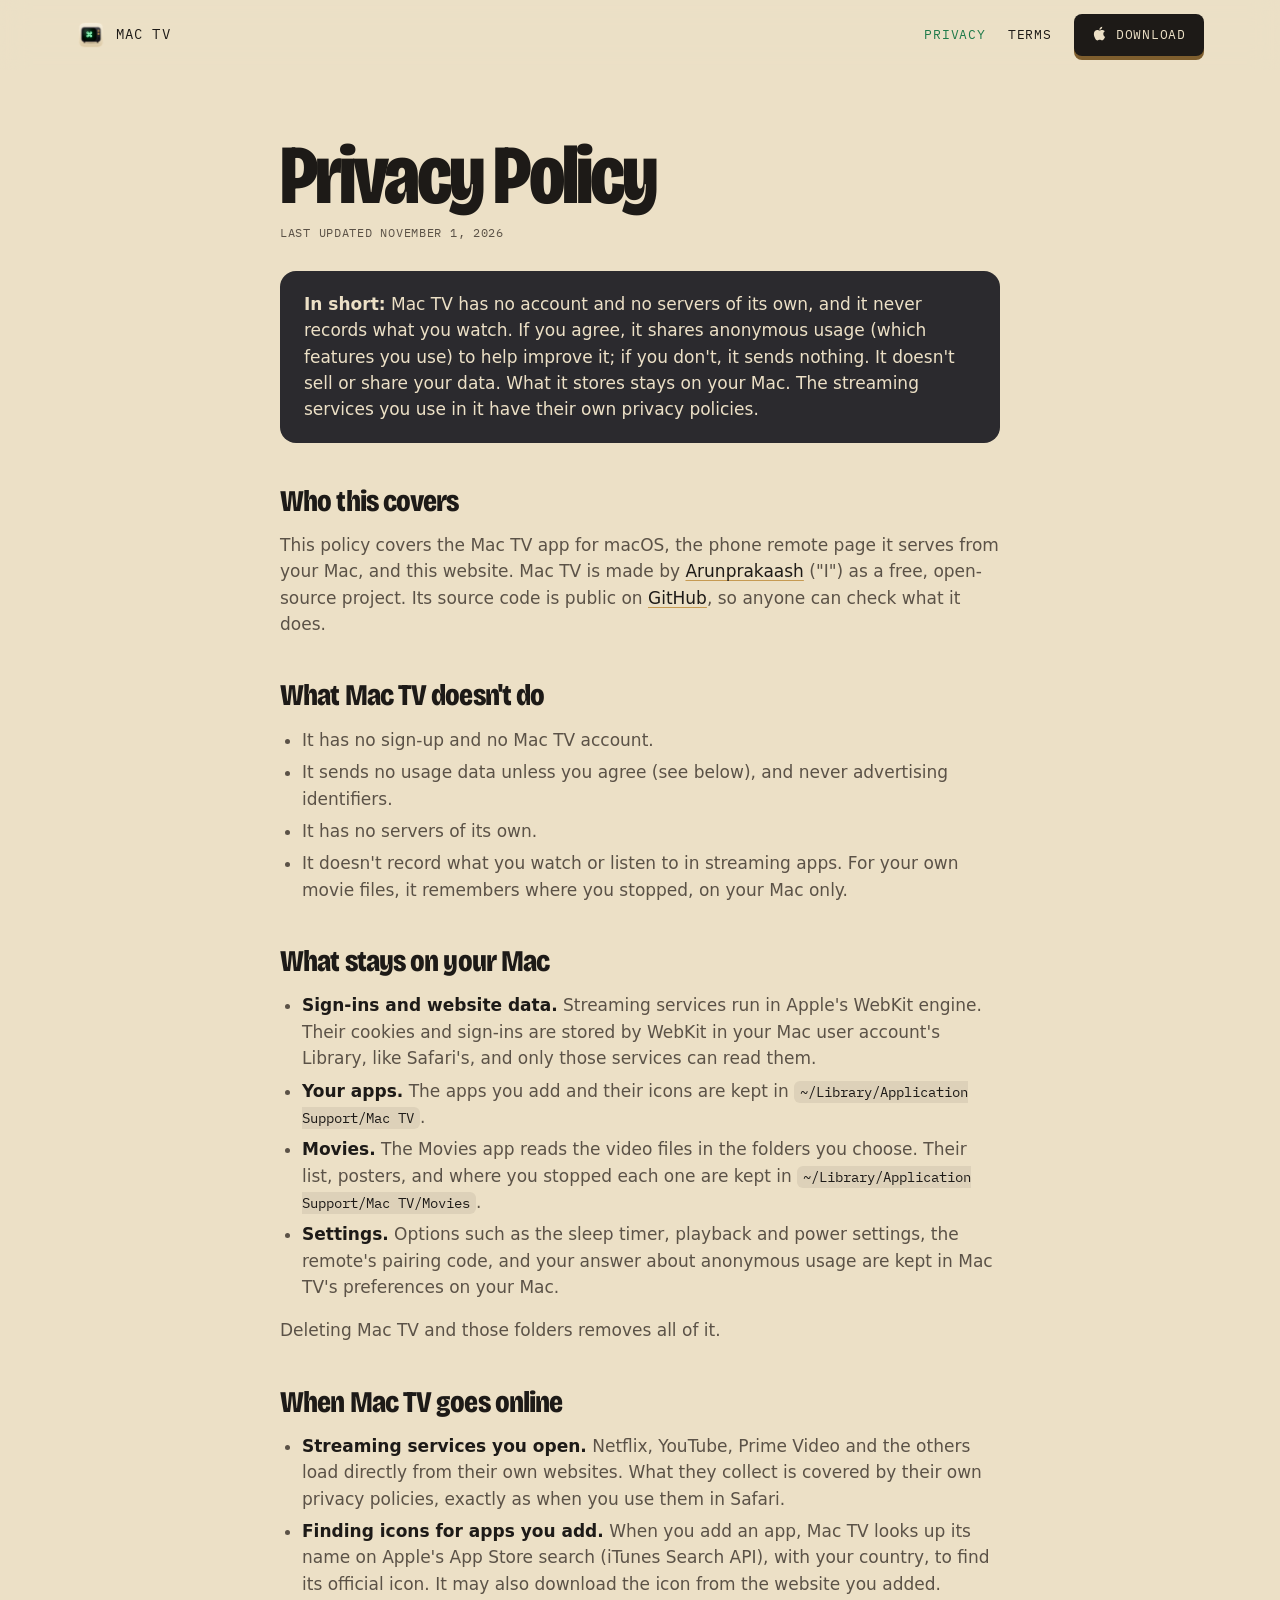
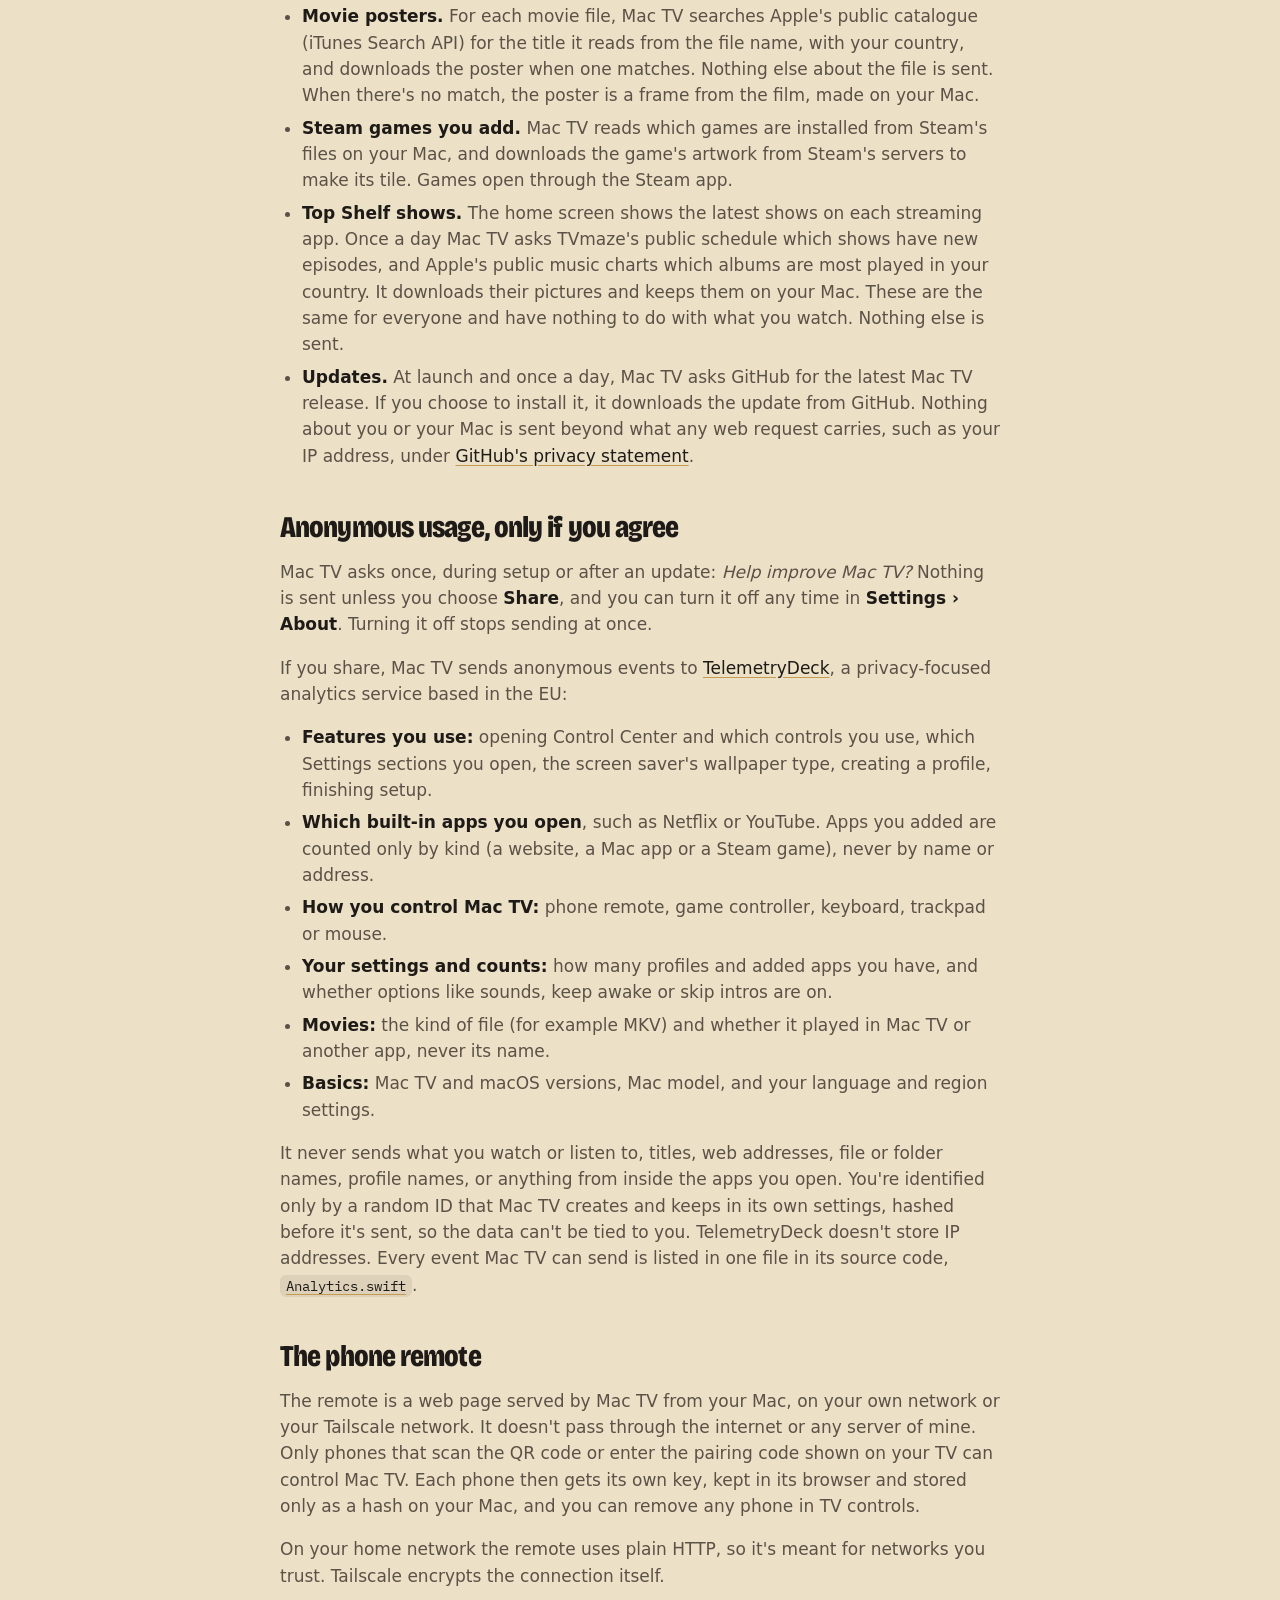
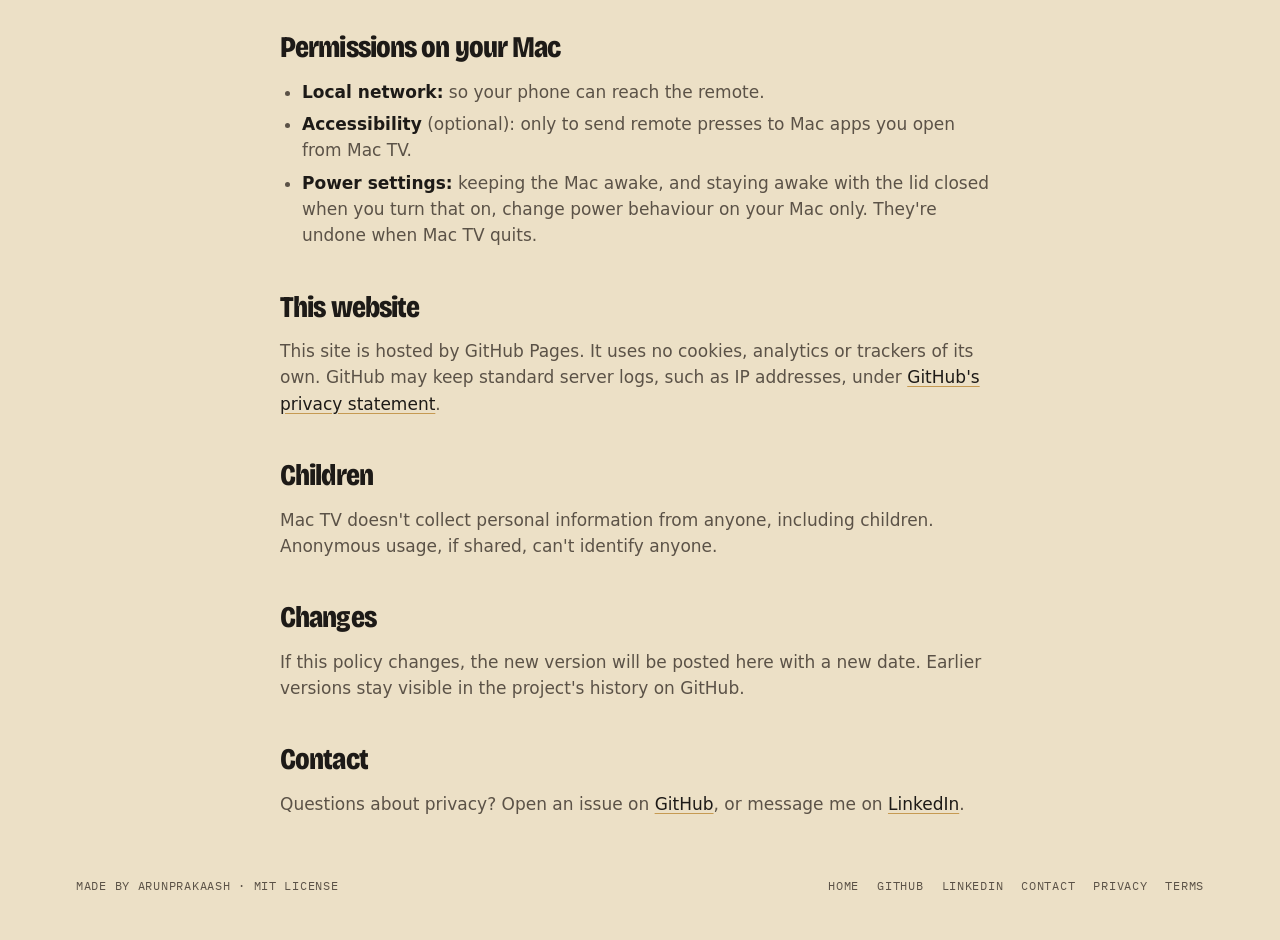
==== commit afb3808d: "Check for updates and install them from Settings › About Mac TV reads the latest GitHub release at l" ====
--- a/docs/privacy.html
+++ b/docs/privacy.html
@@ -61,6 +61,7 @@
       <li><strong>Movie posters.</strong> For each movie file, Mac TV searches Apple's public catalogue (iTunes Search API) for the title it reads from the file name, with your country, and downloads the poster when one matches. Nothing else about the file is sent. When there's no match, the poster is a frame from the film, made on your Mac.</li>
       <li><strong>Steam games you add.</strong> Mac TV reads which games are installed from Steam's files on your Mac, and downloads the game's artwork from Steam's servers to make its tile. Games open through the Steam app.</li>
       <li><strong>Top Shelf shows.</strong> The home screen shows the latest shows on each streaming app. Once a day Mac TV asks TVmaze's public schedule which shows have new episodes, and Apple's public music charts which albums are most played in your country. It downloads their pictures and keeps them on your Mac. These are the same for everyone and have nothing to do with what you watch. Nothing else is sent.</li>
+      <li><strong>Updates.</strong> At launch and once a day, Mac TV asks GitHub for the latest Mac TV release. If you choose to install it, it downloads the update from GitHub. Nothing about you or your Mac is sent beyond what any web request carries, such as your IP address, under <a href="https://docs.github.com/en/site-policy/privacy-policies/github-general-privacy-statement">GitHub's privacy statement</a>.</li>
     </ul>
 
     <h2>Anonymous usage, only if you agree</h2>
@@ -77,7 +78,7 @@
     <p>It never sends what you watch or listen to, titles, web addresses, file or folder names, profile names, or anything from inside the apps you open. You're identified only by a random ID that Mac TV creates and keeps in its own settings, hashed before it's sent, so the data can't be tied to you. TelemetryDeck doesn't store IP addresses. Every event Mac TV can send is listed in one file in its source code, <a href="https://github.com/Arunprakaash/mac-tv/blob/main/Sources/MacTV/Analytics.swift"><code>Analytics.swift</code></a>.</p>
 
     <h2>The phone remote</h2>
-    <p>The remote is a web page served by Mac TV from your Mac, on your own network or your Tailscale network. It doesn't pass through the internet or any server of mine. Only phones that enter the 6-digit pairing code shown on your TV can control Mac TV. The phone remembers that code in its browser so you don't have to enter it again.</p>
+    <p>The remote is a web page served by Mac TV from your Mac, on your own network or your Tailscale network. It doesn't pass through the internet or any server of mine. Only phones that scan the QR code or enter the pairing code shown on your TV can control Mac TV. Each phone then gets its own key, kept in its browser and stored only as a hash on your Mac, and you can remove any phone in TV controls.</p>
     <p>On your home network the remote uses plain HTTP, so it's meant for networks you trust. Tailscale encrypts the connection itself.</p>
 
     <h2>Permissions on your Mac</h2>
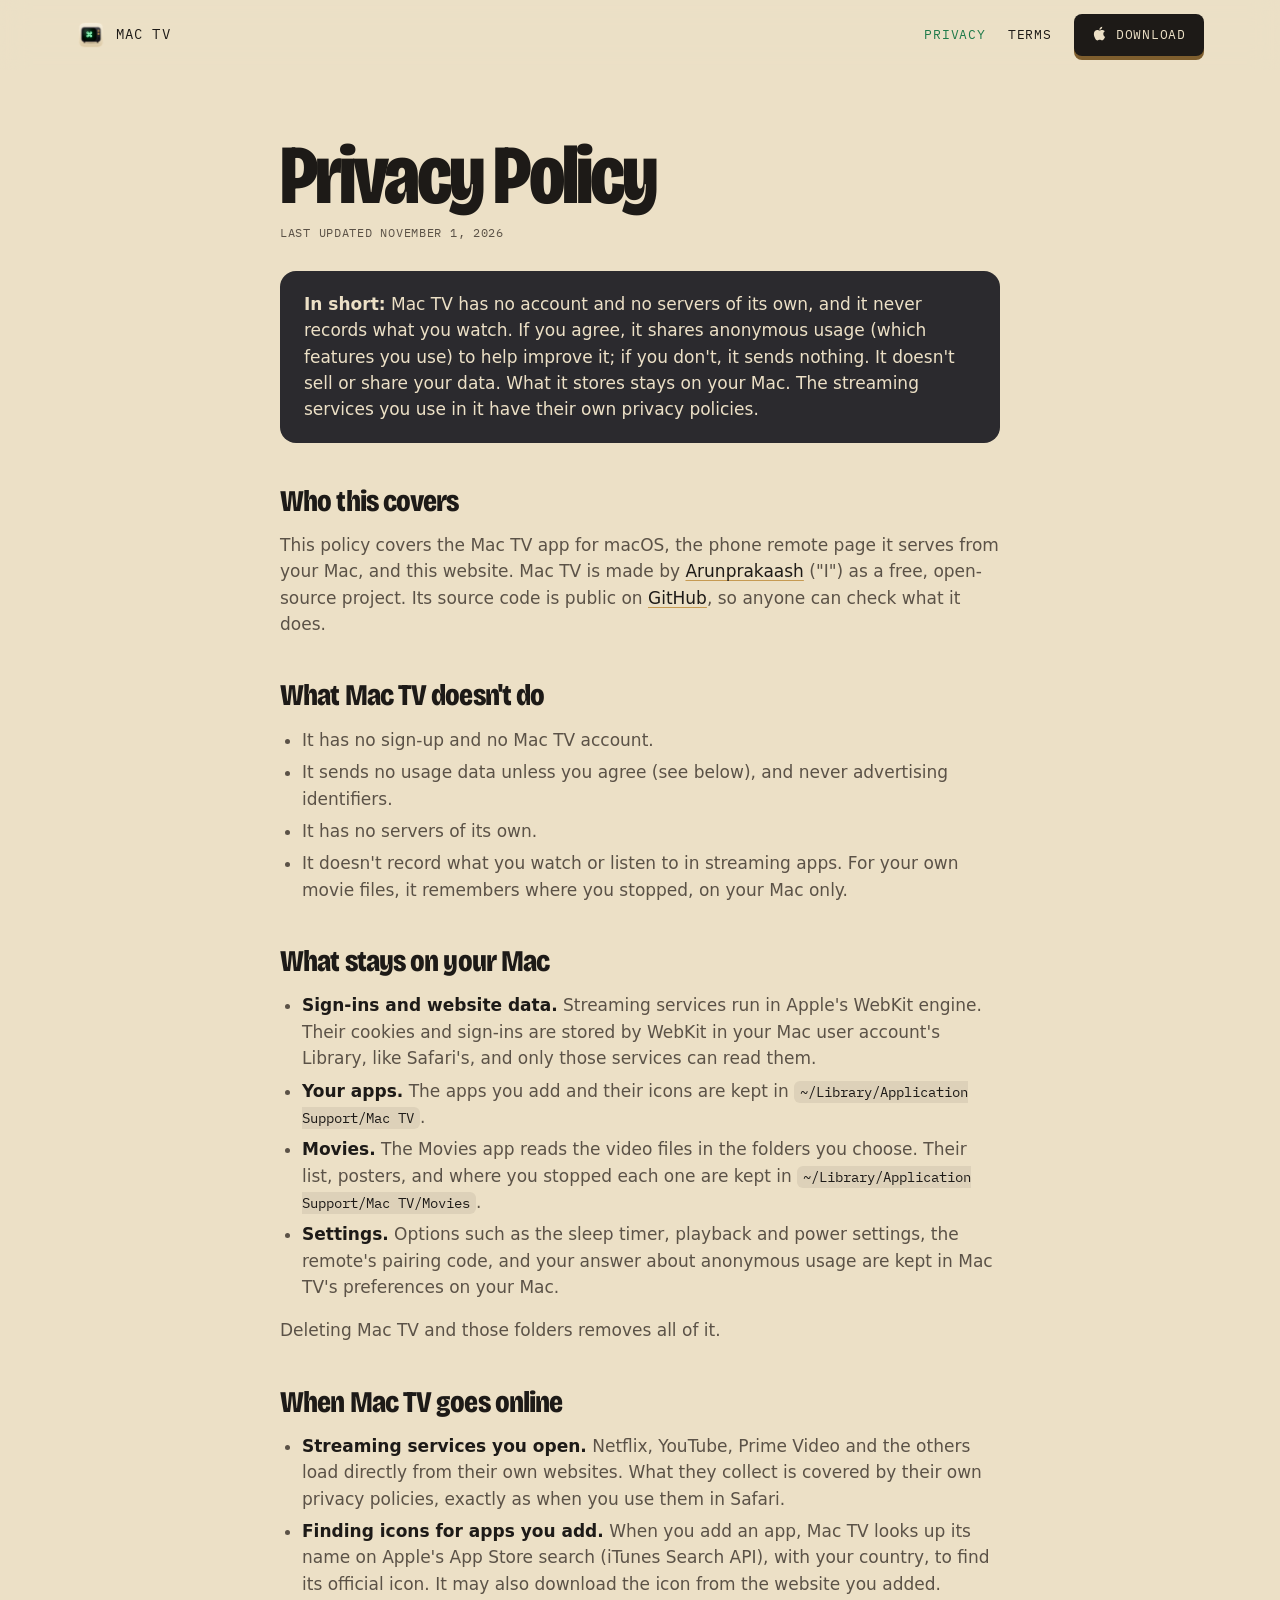
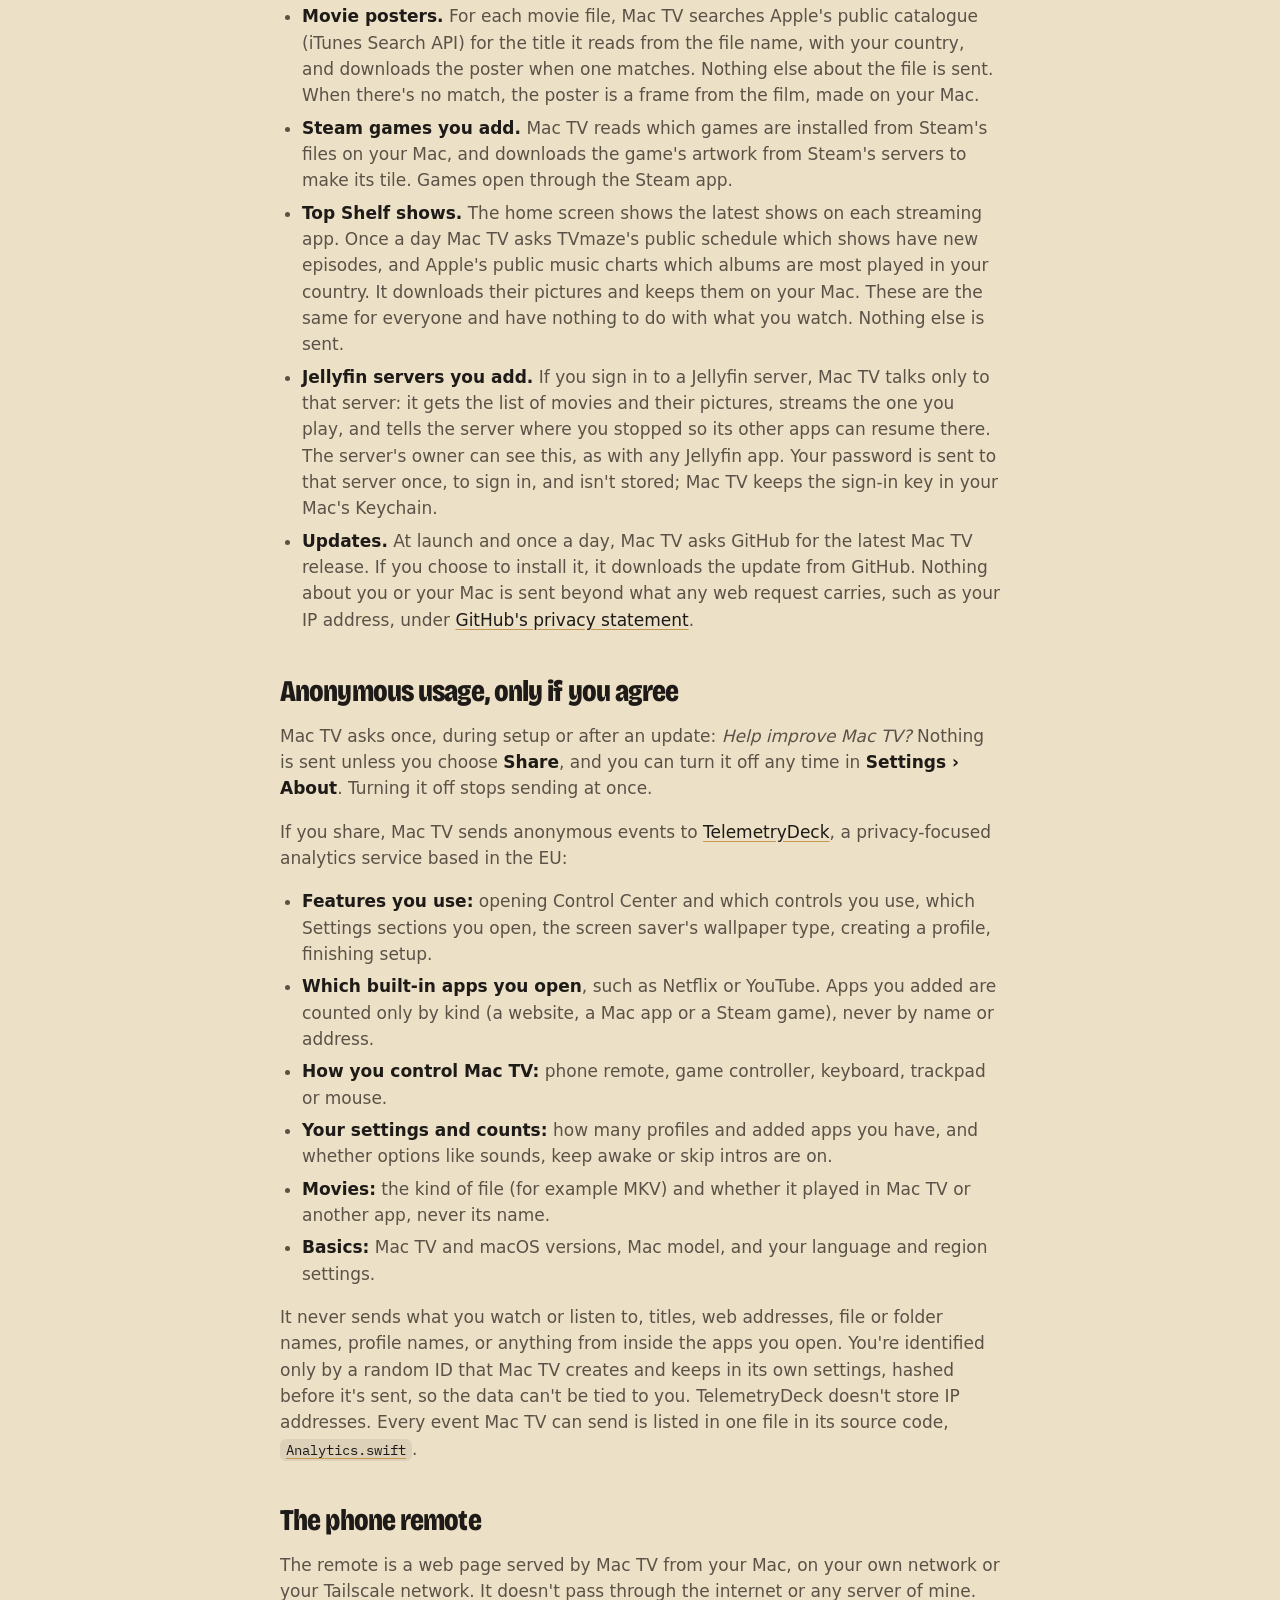
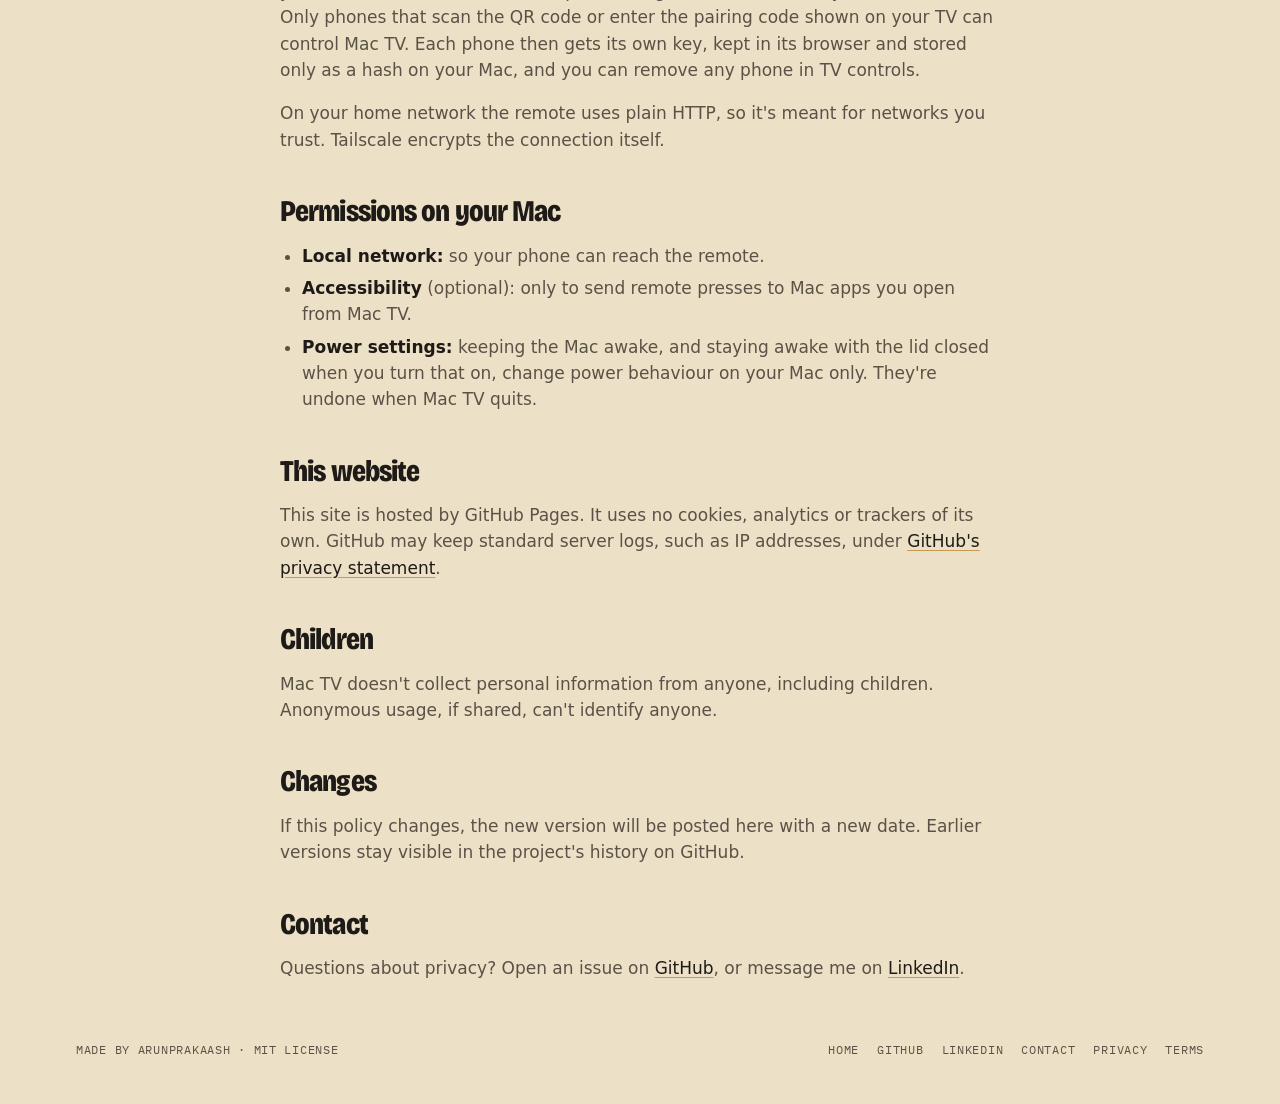
==== commit 1f154b81: "Jellyfin servers: sign in once and their movies join Movies Movies and episodes from a Jellyfin serv" ====
--- a/docs/privacy.html
+++ b/docs/privacy.html
@@ -61,6 +61,7 @@
       <li><strong>Movie posters.</strong> For each movie file, Mac TV searches Apple's public catalogue (iTunes Search API) for the title it reads from the file name, with your country, and downloads the poster when one matches. Nothing else about the file is sent. When there's no match, the poster is a frame from the film, made on your Mac.</li>
       <li><strong>Steam games you add.</strong> Mac TV reads which games are installed from Steam's files on your Mac, and downloads the game's artwork from Steam's servers to make its tile. Games open through the Steam app.</li>
       <li><strong>Top Shelf shows.</strong> The home screen shows the latest shows on each streaming app. Once a day Mac TV asks TVmaze's public schedule which shows have new episodes, and Apple's public music charts which albums are most played in your country. It downloads their pictures and keeps them on your Mac. These are the same for everyone and have nothing to do with what you watch. Nothing else is sent.</li>
+      <li><strong>Jellyfin servers you add.</strong> If you sign in to a Jellyfin server, Mac TV talks only to that server: it gets the list of movies and their pictures, streams the one you play, and tells the server where you stopped so its other apps can resume there. The server's owner can see this, as with any Jellyfin app. Your password is sent to that server once, to sign in, and isn't stored; Mac TV keeps the sign-in key in your Mac's Keychain.</li>
       <li><strong>Updates.</strong> At launch and once a day, Mac TV asks GitHub for the latest Mac TV release. If you choose to install it, it downloads the update from GitHub. Nothing about you or your Mac is sent beyond what any web request carries, such as your IP address, under <a href="https://docs.github.com/en/site-policy/privacy-policies/github-general-privacy-statement">GitHub's privacy statement</a>.</li>
     </ul>
 
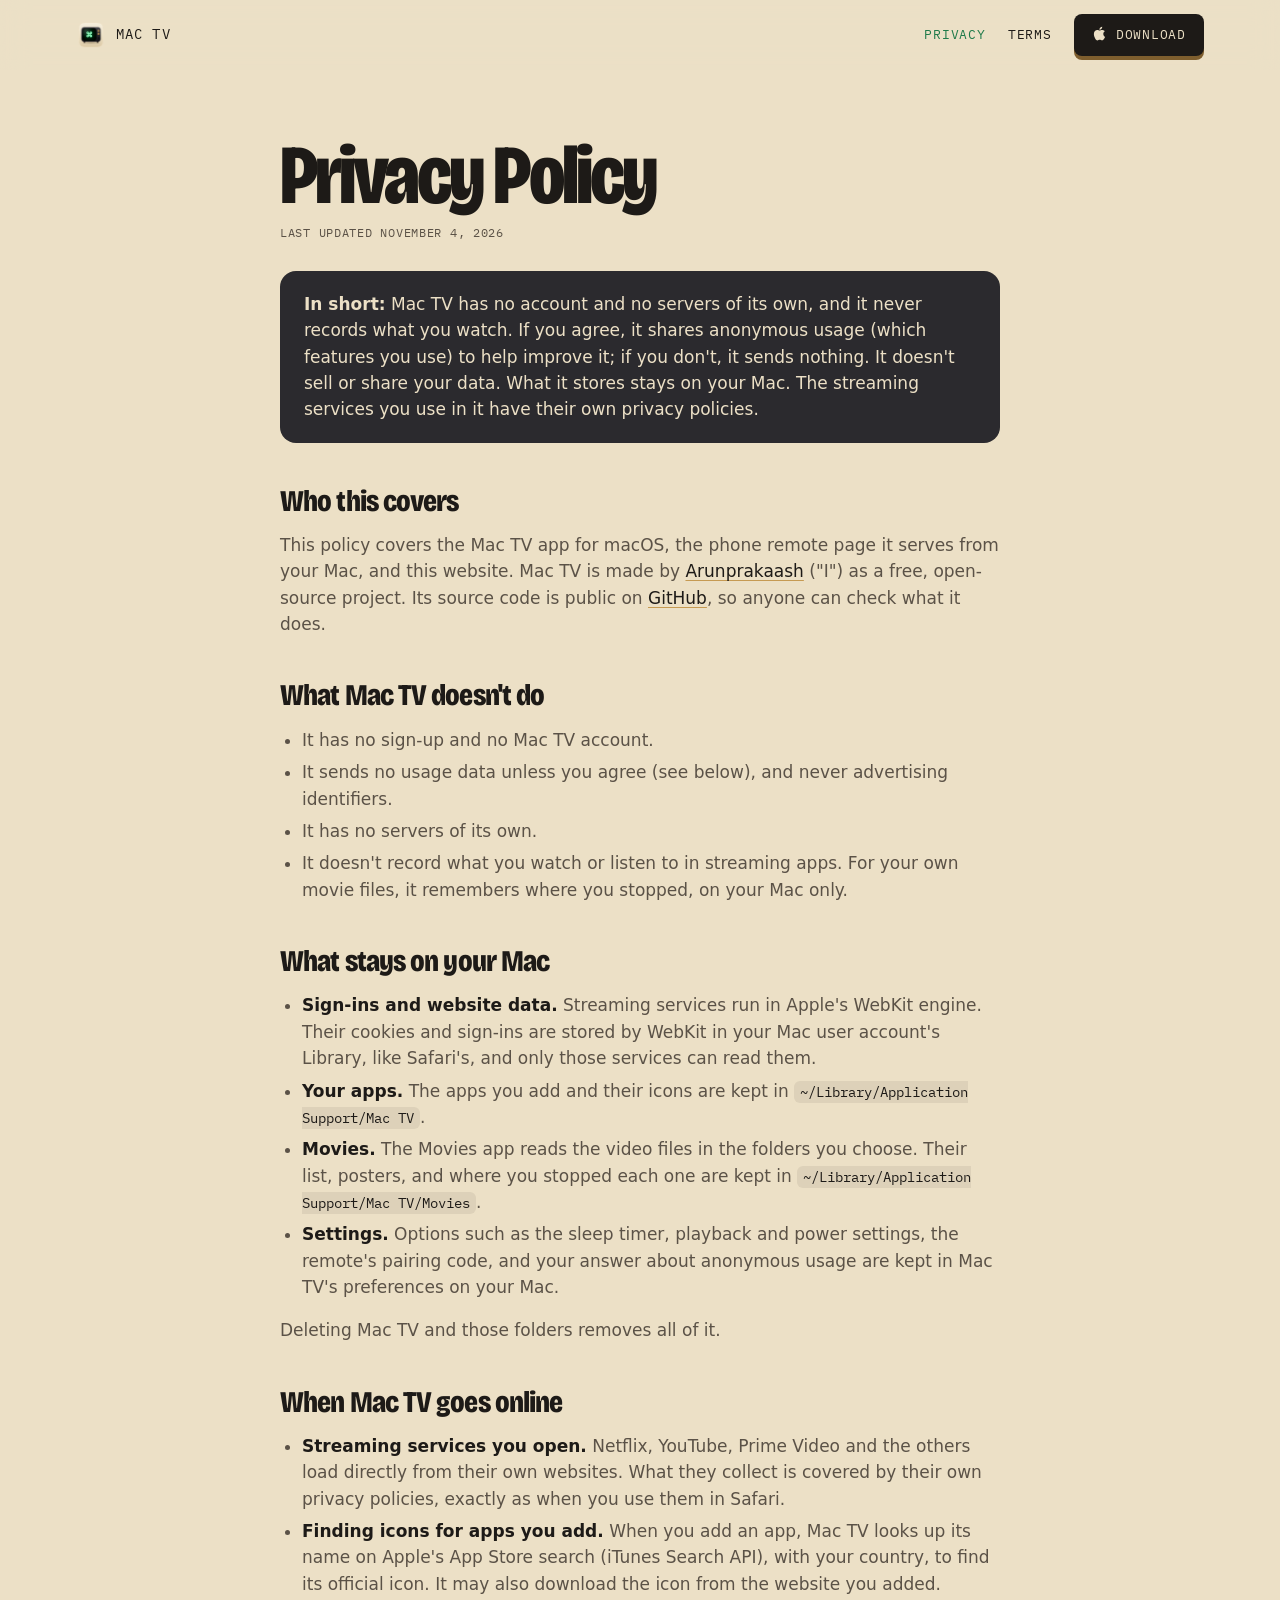
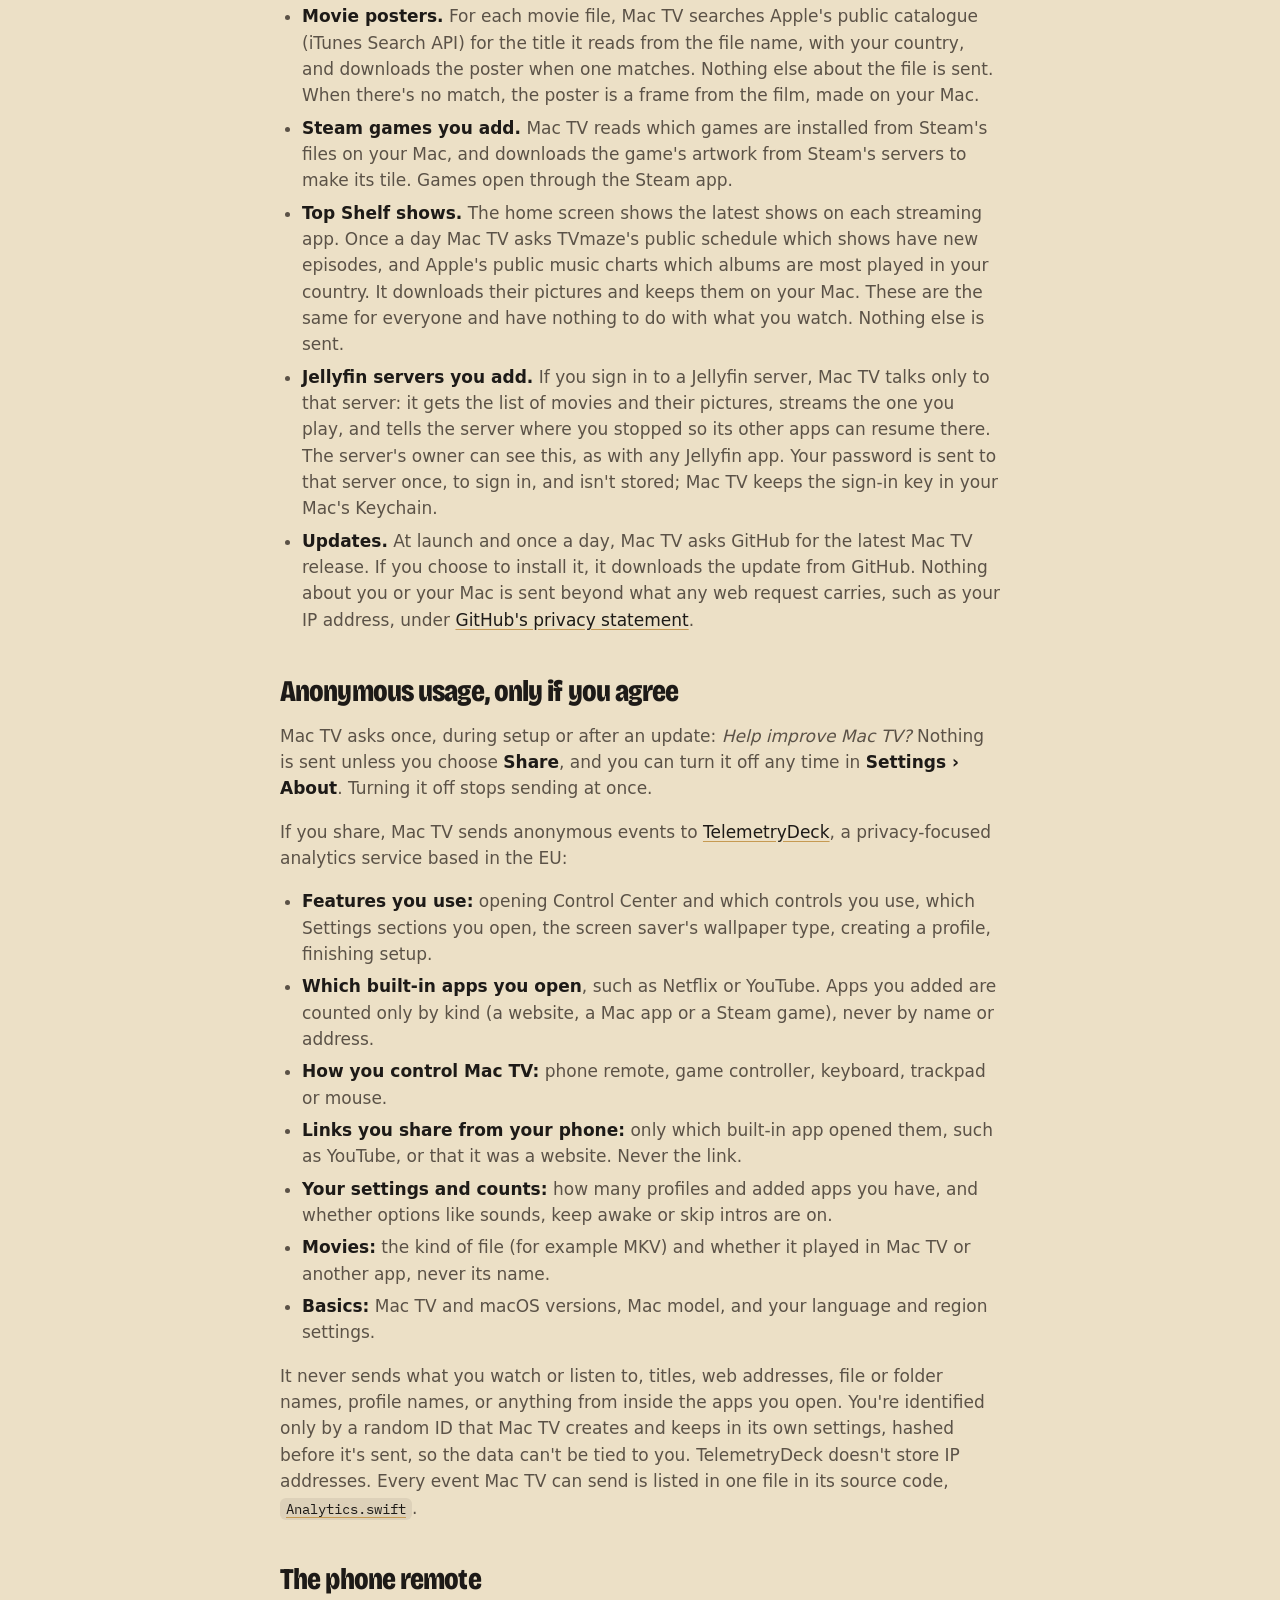
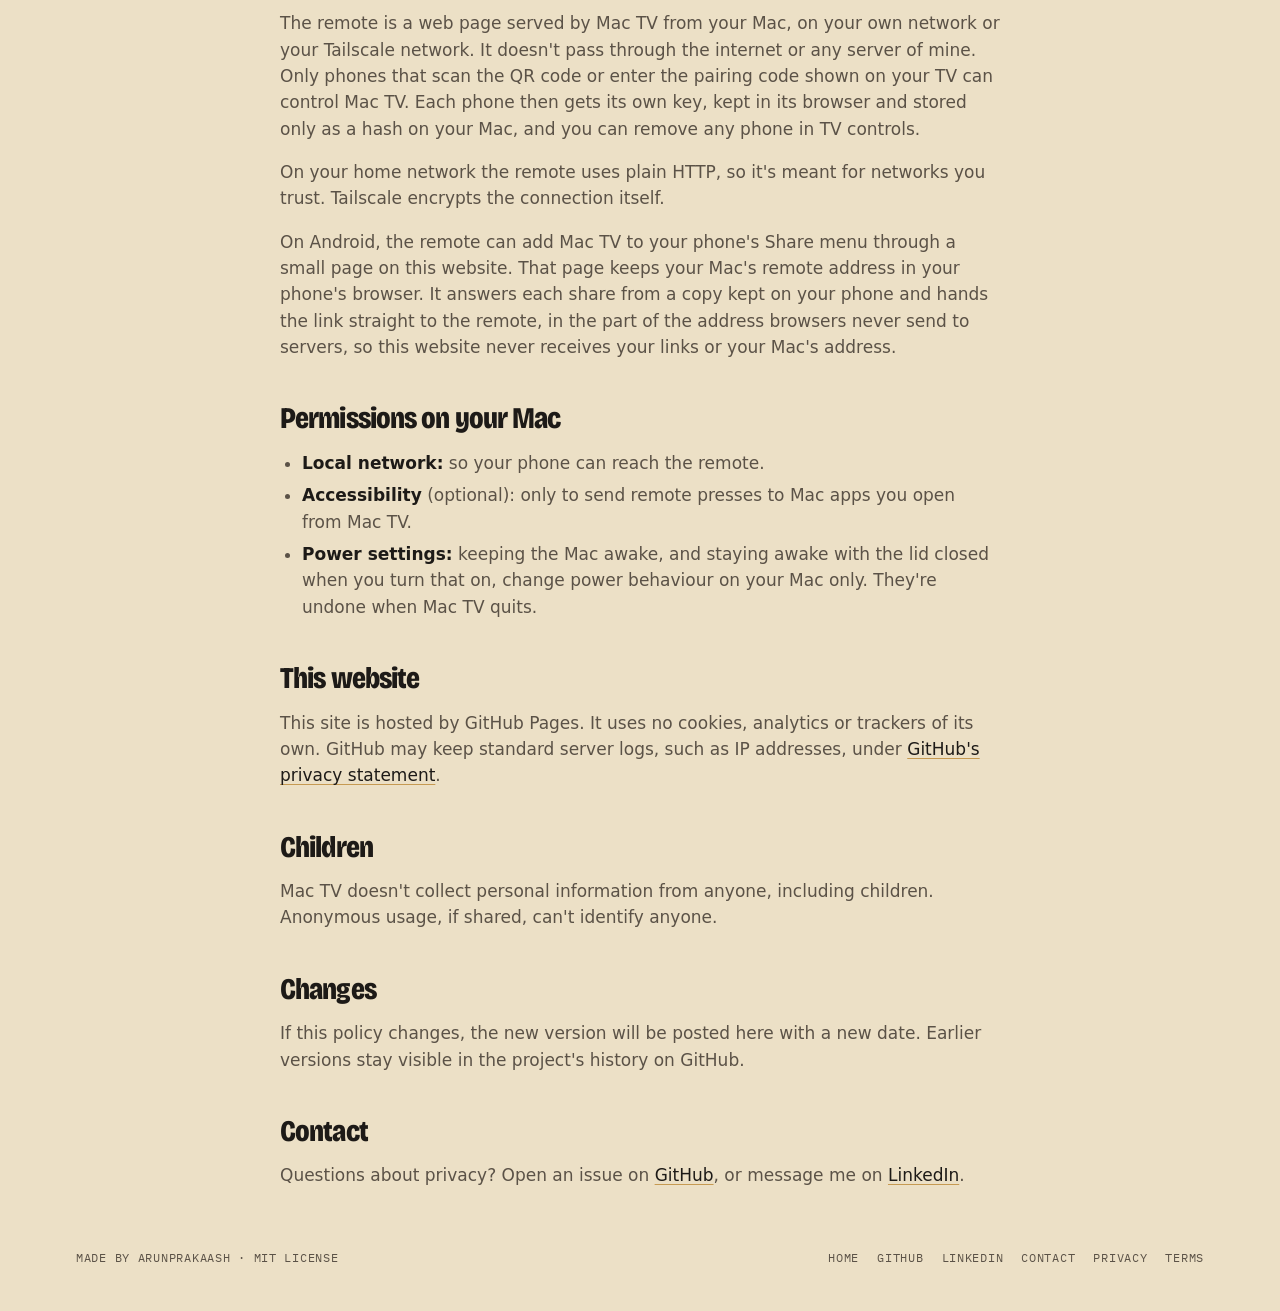
==== commit b8d67884: "Website: Share to Mac TV page for Android Android puts installed web apps in its Share menu, but onl" ====
--- a/docs/privacy.html
+++ b/docs/privacy.html
@@ -28,7 +28,7 @@
 </nav>
 <main class="wrap"><div class="doc">
     <h1>Privacy Policy</h1>
-    <p class="updated">Last updated November 1, 2026</p>
+    <p class="updated">Last updated November 4, 2026</p>
 
     <div class="summary">
       <p><strong>In short:</strong> Mac TV has no account and no servers of its own, and it never records what you watch. If you agree, it shares anonymous usage (which features you use) to help improve it; if you don't, it sends nothing. It doesn't sell or share your data. What it stores stays on your Mac. The streaming services you use in it have their own privacy policies.</p>
@@ -72,15 +72,17 @@
       <li><strong>Features you use:</strong> opening Control Center and which controls you use, which Settings sections you open, the screen saver's wallpaper type, creating a profile, finishing setup.</li>
       <li><strong>Which built-in apps you open</strong>, such as Netflix or YouTube. Apps you added are counted only by kind (a website, a Mac app or a Steam game), never by name or address.</li>
       <li><strong>How you control Mac TV:</strong> phone remote, game controller, keyboard, trackpad or mouse.</li>
+      <li><strong>Links you share from your phone:</strong> only which built-in app opened them, such as YouTube, or that it was a website. Never the link.</li>
       <li><strong>Your settings and counts:</strong> how many profiles and added apps you have, and whether options like sounds, keep awake or skip intros are on.</li>
       <li><strong>Movies:</strong> the kind of file (for example MKV) and whether it played in Mac TV or another app, never its name.</li>
       <li><strong>Basics:</strong> Mac TV and macOS versions, Mac model, and your language and region settings.</li>
     </ul>
-    <p>It never sends what you watch or listen to, titles, web addresses, file or folder names, profile names, or anything from inside the apps you open. You're identified only by a random ID that Mac TV creates and keeps in its own settings, hashed before it's sent, so the data can't be tied to you. TelemetryDeck doesn't store IP addresses. Every event Mac TV can send is listed in one file in its source code, <a href="https://github.com/Arunprakaash/mac-tv/blob/main/Sources/MacTV/Analytics.swift"><code>Analytics.swift</code></a>.</p>
+    <p>It never sends what you watch or listen to, titles, web addresses, file or folder names, profile names, or anything from inside the apps you open. You're identified only by a random ID that Mac TV creates and keeps in its own settings, hashed before it's sent, so the data can't be tied to you. TelemetryDeck doesn't store IP addresses. Every event Mac TV can send is listed in one file in its source code, <a href="https://github.com/Arunprakaash/mac-tv/blob/main/Sources/MacTV/Core/Analytics.swift"><code>Analytics.swift</code></a>.</p>
 
     <h2>The phone remote</h2>
     <p>The remote is a web page served by Mac TV from your Mac, on your own network or your Tailscale network. It doesn't pass through the internet or any server of mine. Only phones that scan the QR code or enter the pairing code shown on your TV can control Mac TV. Each phone then gets its own key, kept in its browser and stored only as a hash on your Mac, and you can remove any phone in TV controls.</p>
     <p>On your home network the remote uses plain HTTP, so it's meant for networks you trust. Tailscale encrypts the connection itself.</p>
+    <p>On Android, the remote can add Mac TV to your phone's Share menu through a small page on this website. That page keeps your Mac's remote address in your phone's browser. It answers each share from a copy kept on your phone and hands the link straight to the remote, in the part of the address browsers never send to servers, so this website never receives your links or your Mac's address.</p>
 
     <h2>Permissions on your Mac</h2>
     <ul>
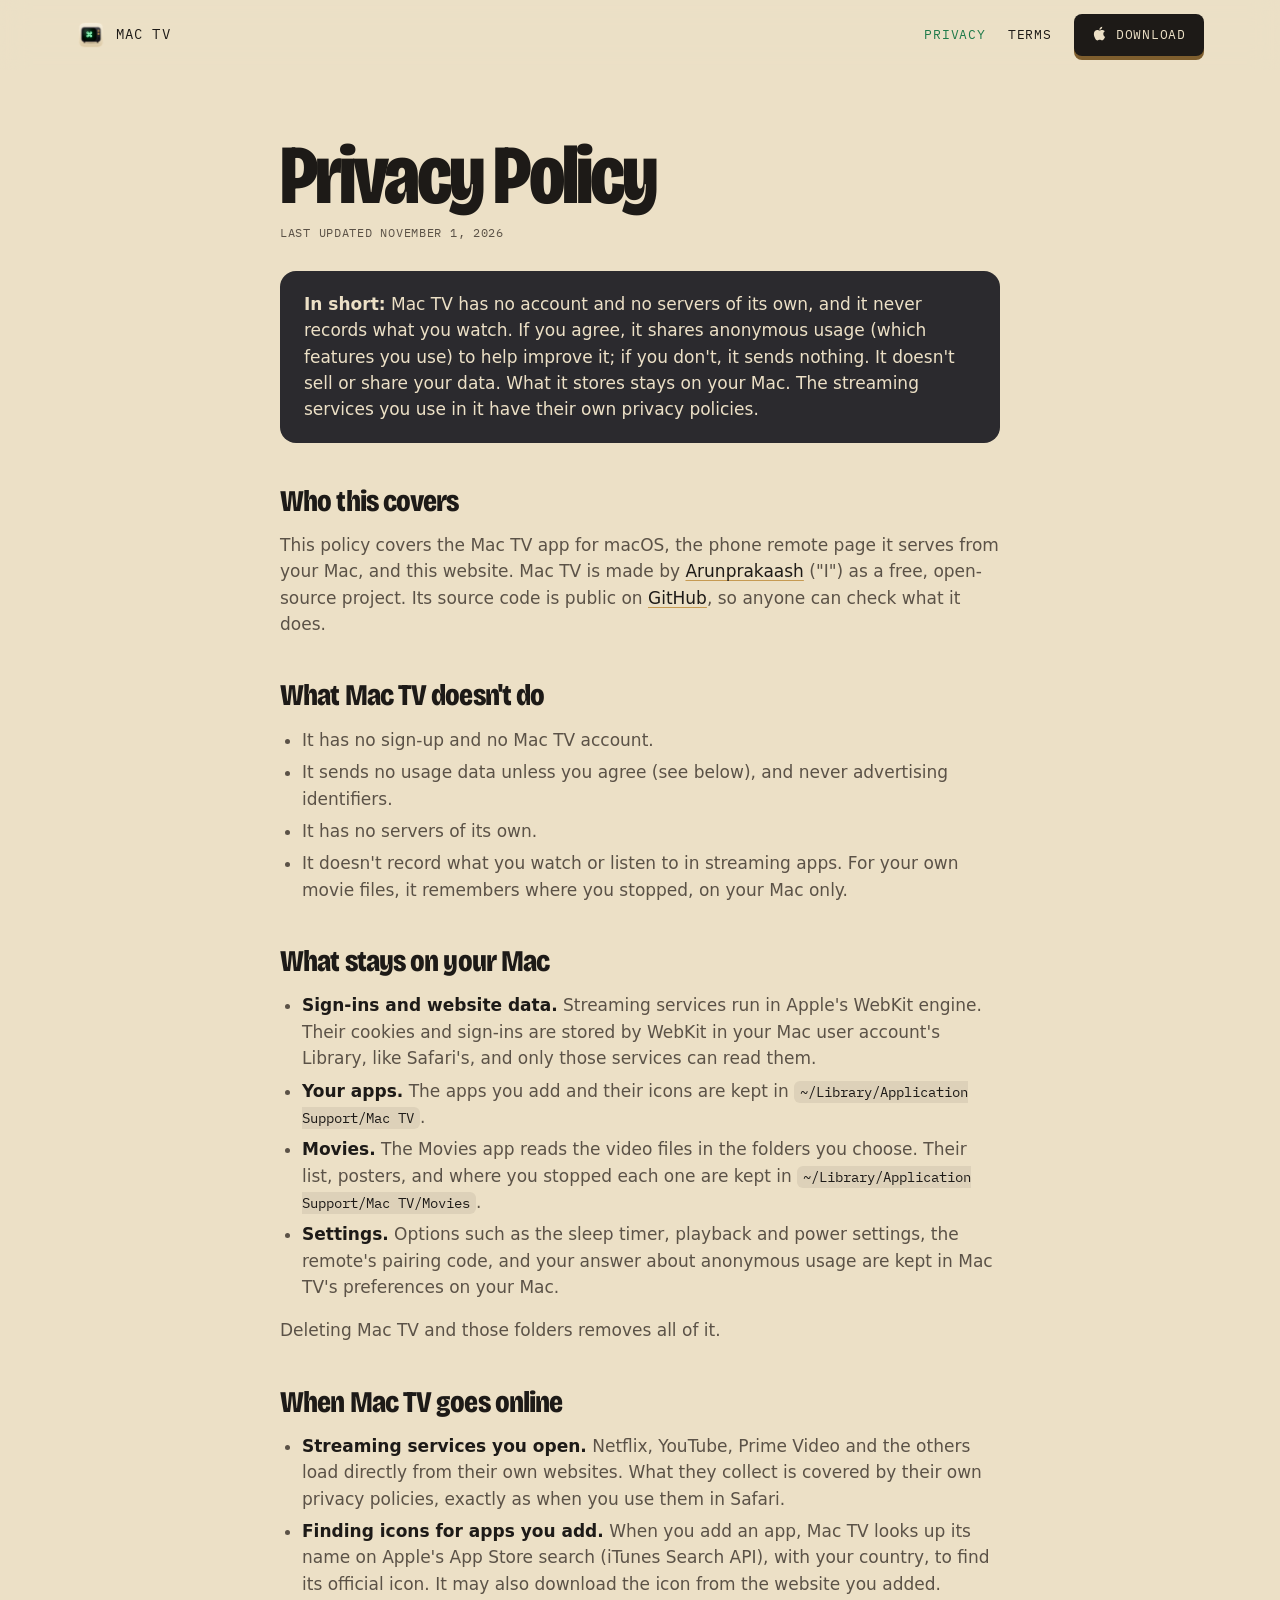
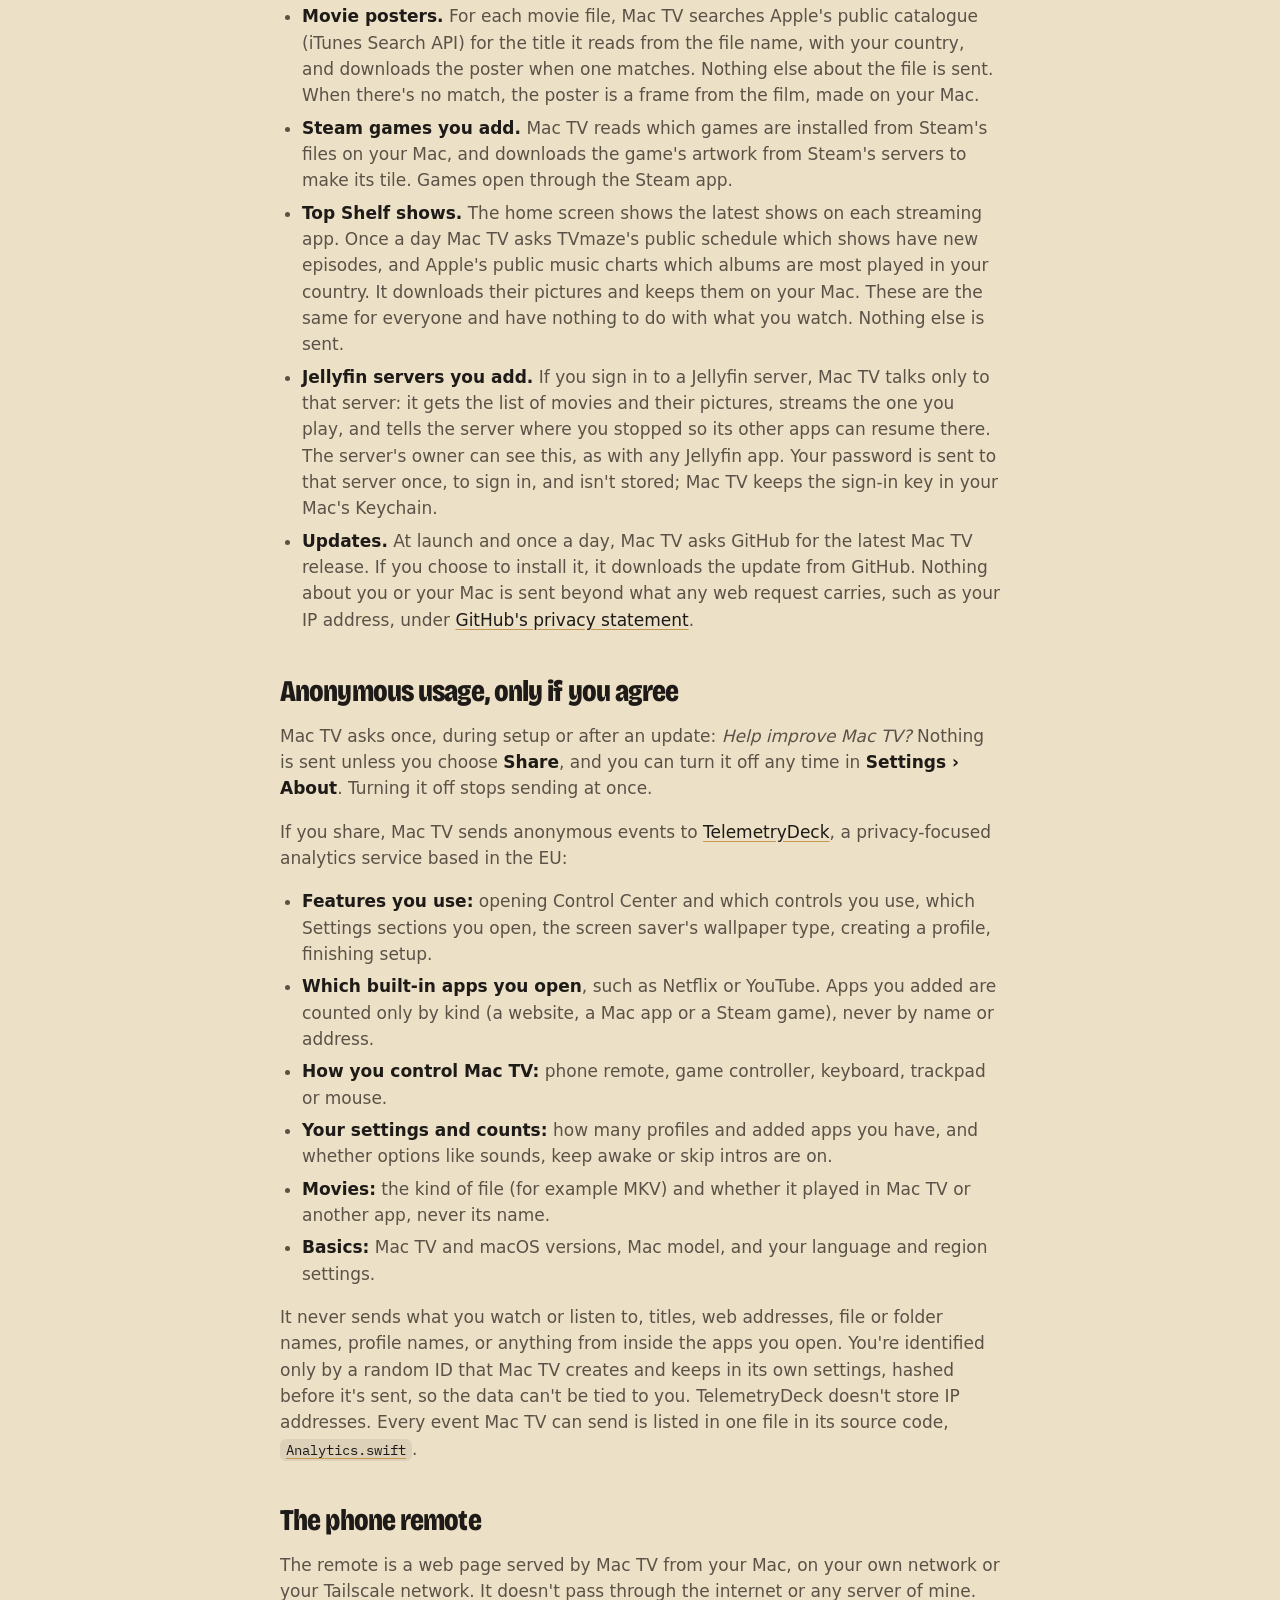
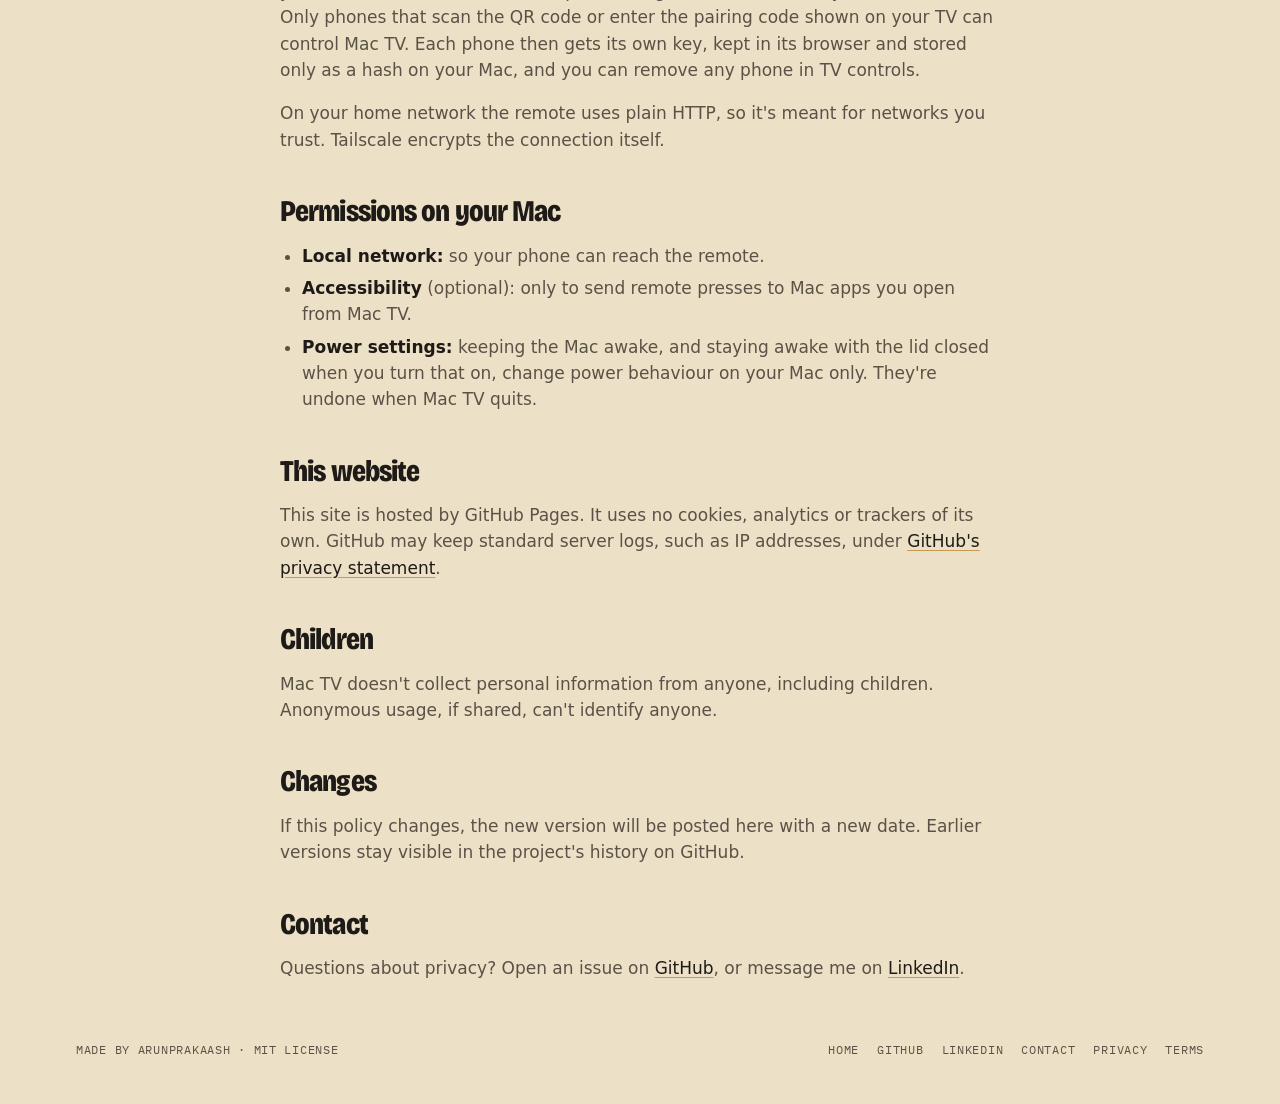
==== commit 45ed76a1: "Website: remove the Share to Mac TV page It isn't working, so the page and its privacy note come out" ====
--- a/docs/privacy.html
+++ b/docs/privacy.html
@@ -28,7 +28,7 @@
 </nav>
 <main class="wrap"><div class="doc">
     <h1>Privacy Policy</h1>
-    <p class="updated">Last updated November 4, 2026</p>
+    <p class="updated">Last updated November 1, 2026</p>
 
     <div class="summary">
       <p><strong>In short:</strong> Mac TV has no account and no servers of its own, and it never records what you watch. If you agree, it shares anonymous usage (which features you use) to help improve it; if you don't, it sends nothing. It doesn't sell or share your data. What it stores stays on your Mac. The streaming services you use in it have their own privacy policies.</p>
@@ -72,7 +72,6 @@
       <li><strong>Features you use:</strong> opening Control Center and which controls you use, which Settings sections you open, the screen saver's wallpaper type, creating a profile, finishing setup.</li>
       <li><strong>Which built-in apps you open</strong>, such as Netflix or YouTube. Apps you added are counted only by kind (a website, a Mac app or a Steam game), never by name or address.</li>
       <li><strong>How you control Mac TV:</strong> phone remote, game controller, keyboard, trackpad or mouse.</li>
-      <li><strong>Links you share from your phone:</strong> only which built-in app opened them, such as YouTube, or that it was a website. Never the link.</li>
       <li><strong>Your settings and counts:</strong> how many profiles and added apps you have, and whether options like sounds, keep awake or skip intros are on.</li>
       <li><strong>Movies:</strong> the kind of file (for example MKV) and whether it played in Mac TV or another app, never its name.</li>
       <li><strong>Basics:</strong> Mac TV and macOS versions, Mac model, and your language and region settings.</li>
@@ -82,7 +81,6 @@
     <h2>The phone remote</h2>
     <p>The remote is a web page served by Mac TV from your Mac, on your own network or your Tailscale network. It doesn't pass through the internet or any server of mine. Only phones that scan the QR code or enter the pairing code shown on your TV can control Mac TV. Each phone then gets its own key, kept in its browser and stored only as a hash on your Mac, and you can remove any phone in TV controls.</p>
     <p>On your home network the remote uses plain HTTP, so it's meant for networks you trust. Tailscale encrypts the connection itself.</p>
-    <p>On Android, the remote can add Mac TV to your phone's Share menu through a small page on this website. That page keeps your Mac's remote address in your phone's browser. It answers each share from a copy kept on your phone and hands the link straight to the remote, in the part of the address browsers never send to servers, so this website never receives your links or your Mac's address.</p>
 
     <h2>Permissions on your Mac</h2>
     <ul>
